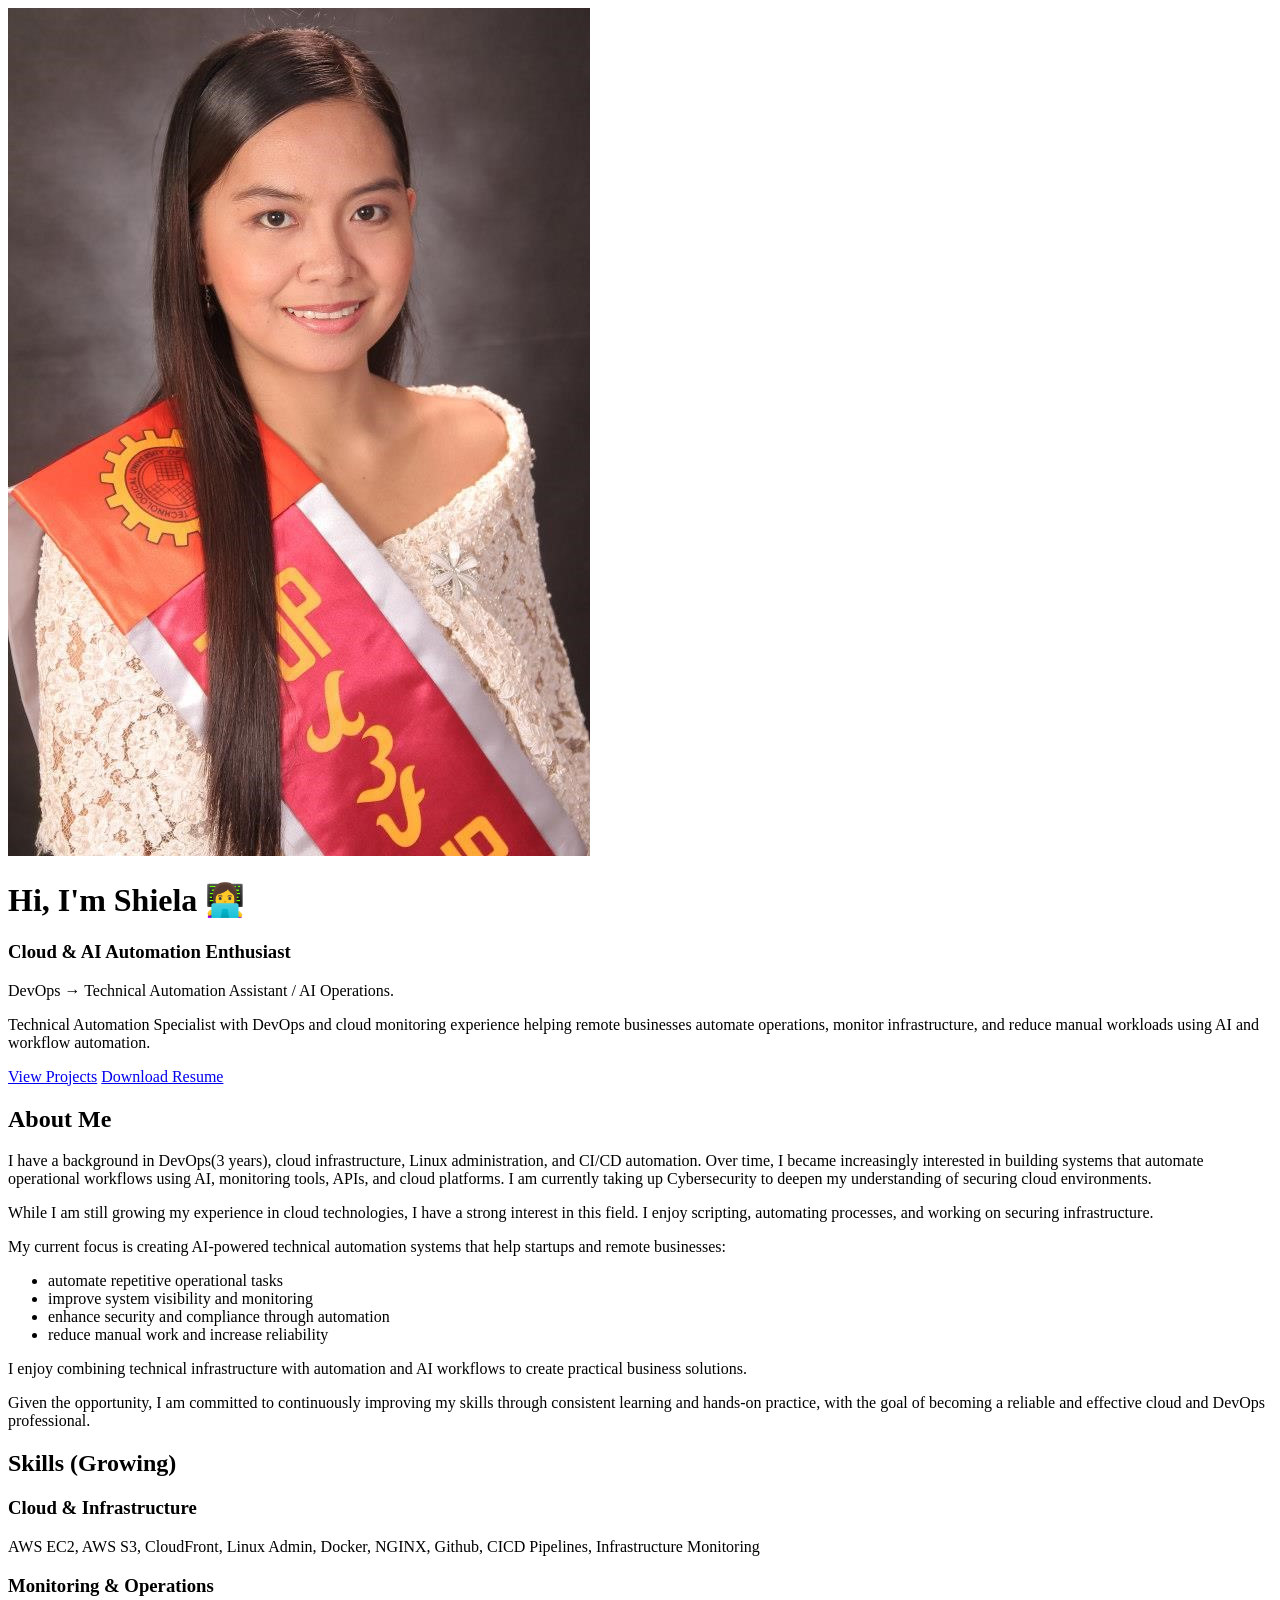
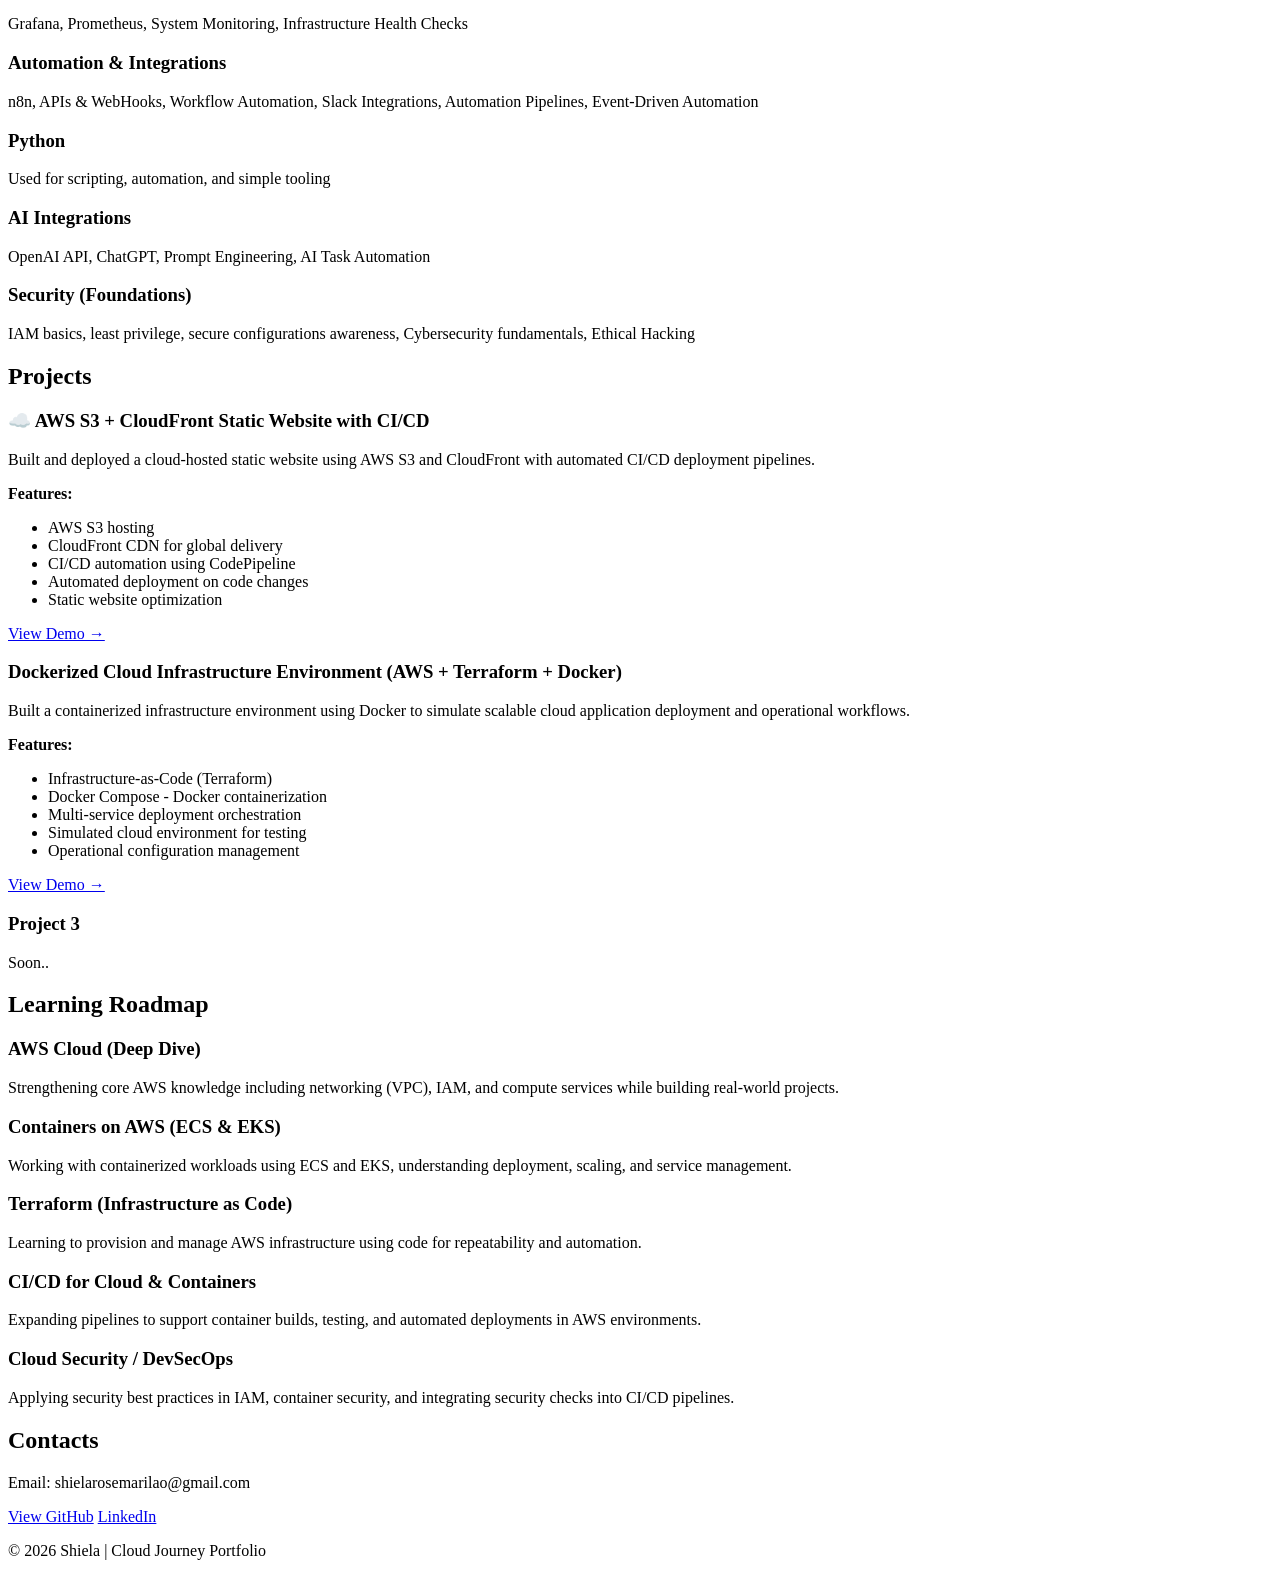
==== files/index.html @ eca04419 "add folders" ====
<!DOCTYPE html>
<html lang="en">
<head>
    <meta charset="UTF-8">
    <meta name="viewport" content="width=device-width, initial-scale=1.0">
    <title>Shiela | Cloud & DevOps</title>
    <link rel="stylesheet" href="styles.css">
</head>

<body>

    <!-- HERO -->
    <header>
        <div class="hero-container">

            <!-- PHOTO -->
            <div class="hero-image">
                <img src="images/profile.jpg" alt="Shiela Profile">
            </div>

            <!-- TEXT -->
            <div class="hero-text">
                <h1>Hi, I'm Shiela 👩‍💻</h1>
                <h3>Cloud & AI Automation Enthusiast</h3>
                <p class="role">
                    DevOps → Technical Automation Assistant / AI Operations.
                </p>

                <p class="hero-sub">
                    Technical Automation Specialist with DevOps and cloud monitoring experience 
                    helping remote businesses automate operations, monitor infrastructure, 
                    and reduce manual workloads using AI and workflow automation.
                </p>

                <div class="cta">
                    <a href="#projects" class="btn">View Projects</a>
                    <a href="resume.pdf" download class="btn-outline">Download Resume</a>
                </div>
            </div>

        </div>
    </header>

    <!-- ABOUT -->
    <section id="about" class="section">
        <h2>About Me</h2>

        <p>
            I have a background in DevOps(3 years), cloud infrastructure, Linux administration, 
            and CI/CD automation. Over time, I became increasingly interested in building systems 
            that automate operational workflows using AI, monitoring tools, APIs, and cloud platforms.
            I am currently taking up Cybersecurity to deepen my understanding of securing cloud environments.
        </p>

        <p>
            While I am still growing my experience in cloud technologies, I have a
            strong interest in this field. I enjoy scripting, automating processes,
            and working on securing infrastructure.
        </p>

        <p>
            My current focus is creating AI-powered technical automation systems that help startups and remote businesses:
            <ul>
                <li>automate repetitive operational tasks</li>
                <li>improve system visibility and monitoring</li>
                <li>enhance security and compliance through automation</li>
                <li>reduce manual work and increase reliability</li>
            </ul>
            I enjoy combining technical infrastructure with automation and AI workflows to create practical business solutions.
        </p>

        <p>
            Given the opportunity, I am committed to continuously improving my skills
            through consistent learning and hands-on practice, with the goal of becoming
            a reliable and effective cloud and DevOps professional.
        </p>

    </section>

    <!-- SKILLS -->
    <section id="skills" class="section">
        <h2>Skills (Growing)</h2>

        <div class="cards">
            <div class="card">
                <h3>Cloud & Infrastructure</h3>
                <p>AWS EC2, AWS S3, CloudFront, Linux Admin, Docker, NGINX, Github, CICD Pipelines, Infrastructure Monitoring</p>
            </div>

            <div class="card">
                <h3>Monitoring & Operations</h3>
                <p>Grafana, Prometheus, System Monitoring, Infrastructure Health Checks</p>
            </div>

            <div class="card">
                <h3>Automation & Integrations</h3>
                <p>n8n, APIs & WebHooks, Workflow Automation, Slack Integrations, Automation Pipelines, Event-Driven Automation</p>
            </div>

            <div class="card">
                <h3>Python</h3>
                <p>Used for scripting, automation, and simple tooling</p>
            </div>

            <div class="card">
                <h3>AI Integrations</h3>
                <p>OpenAI API, ChatGPT, Prompt Engineering, AI Task Automation</p>
            </div>

            <div class="card">
                <h3>Security (Foundations)</h3>
                <p>IAM basics, least privilege, secure configurations awareness, Cybersecurity fundamentals, Ethical Hacking</p>
            </div>
        </div>
    </section>

    <!-- PROJECTS -->
    <section id="projects" class="section">
        <h2>Projects</h2>

        <div class="cards">

            <!-- ⭐ FEATURED PROJECT -->
            <div class="card featured">
                <h3>☁️ AWS S3 + CloudFront Static Website with CI/CD</h3>
                <p>
                    Built and deployed a cloud-hosted static website using AWS S3 
                    and CloudFront with automated CI/CD deployment pipelines. 
                </p>

                <p><strong>Features:</strong></p>
                <ul>
                    <li>AWS S3 hosting</li>
                    <li>CloudFront CDN for global delivery</li>
                    <li>CI/CD automation using CodePipeline</li>
                    <li>Automated deployment on code changes</li>
                    <li>Static website optimization</li>
                </ul>

                <a href="cicd.html" class="btn">View Demo →</a>
            </div>

            <div class="card">
                <h3>Dockerized Cloud Infrastructure Environment (AWS + Terraform + Docker)</h3>
                <p>
                    Built a containerized infrastructure environment using Docker to simulate 
                    scalable cloud application deployment and operational workflows.
                </p>

                <p><strong>Features:</strong></p>
                <ul>
                    <li>Infrastructure-as-Code (Terraform)</li>
                    <li>Docker Compose - Docker containerization</li>
                    <li>Multi-service deployment orchestration</li>
                    <li>Simulated cloud environment for testing</li>
                    <li>Operational configuration management</li>
                </ul>

                <a href="hybrid-redmine.html" class="btn">View Demo →</a>
            </div>

            <div class="card">
                <h3>Project 3</h3>
                <p>Soon..</p>
            </div>

        </div>
    </section>

    <!-- ROADMAP -->
    <section id="roadmap" class="section hidden">
        <h2>Learning Roadmap</h2>

        <div class="cards">

            <div class="card">
                <h3>AWS Cloud (Deep Dive)</h3>
                <p>
                    Strengthening core AWS knowledge including networking (VPC),
                    IAM, and compute services while building real-world projects.
                </p>
            </div>

            <div class="card">
                <h3>Containers on AWS (ECS &amp; EKS)</h3>
                <p>
                    Working with containerized workloads using ECS and EKS,
                    understanding deployment, scaling, and service management.
                </p>
            </div>

            <div class="card">
                <h3>Terraform (Infrastructure as Code)</h3>
                <p>
                    Learning to provision and manage AWS infrastructure using code
                    for repeatability and automation.
                </p>
            </div>

            <div class="card">
                <h3>CI/CD for Cloud &amp; Containers</h3>
                <p>
                    Expanding pipelines to support container builds, testing,
                    and automated deployments in AWS environments.
                </p>
            </div>

            <div class="card">
                <h3>Cloud Security / DevSecOps</h3>
                <p>
                    Applying security best practices in IAM, container security,
                    and integrating security checks into CI/CD pipelines.
                </p>
            </div>

        </div>
    </section>

    <!-- CONTACT -->
    <section id="contact" class="section">
        <h2>Contacts</h2>
        <p>Email: shielarosemarilao@gmail.com</p>
        <a href="https://github.com/faithntech/aws-practical-hands-on" class="btn">View GitHub</a>
        <a href="https://linkedin.com/in/shielarosemarilao" class="btn-outline">LinkedIn</a>
    </section>

    <footer>
        <p>© 2026 Shiela | Cloud Journey Portfolio</p>
    </footer>

    <script src="script.js"></script>
</body>
</html>
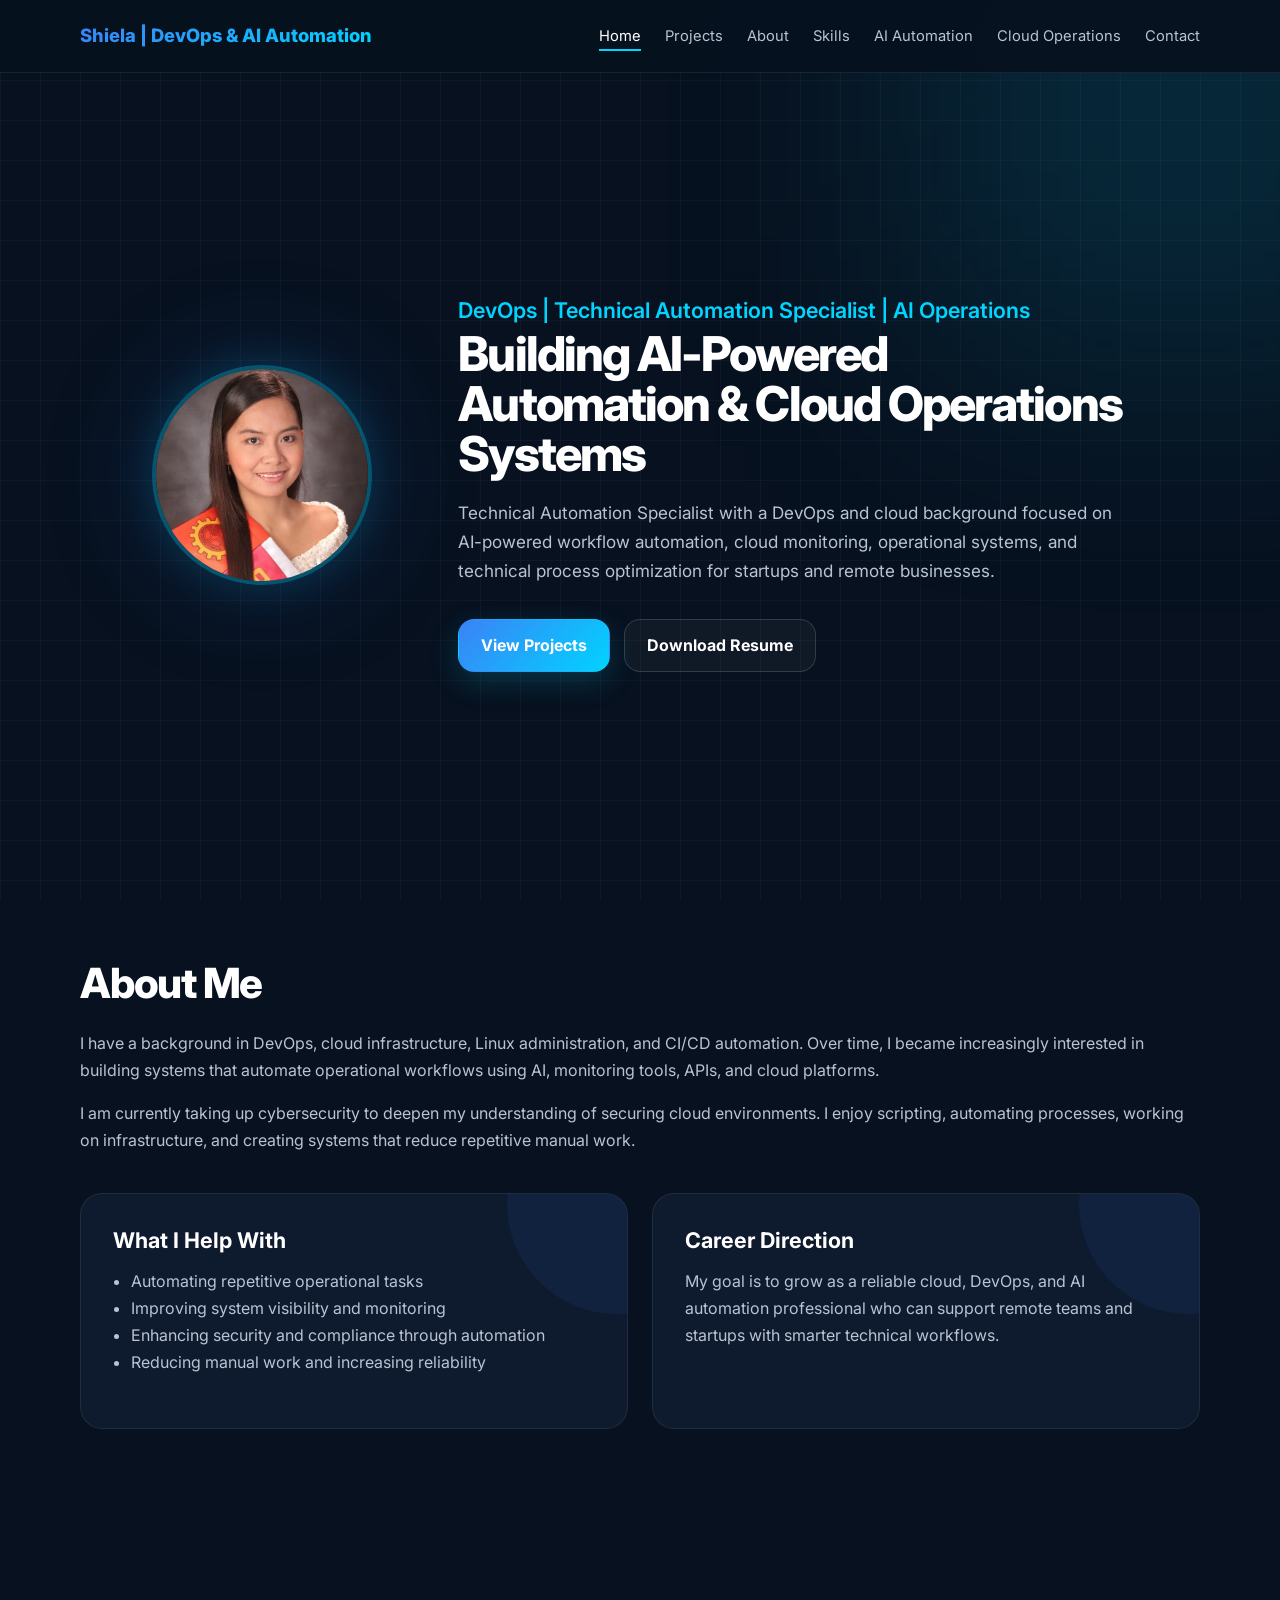
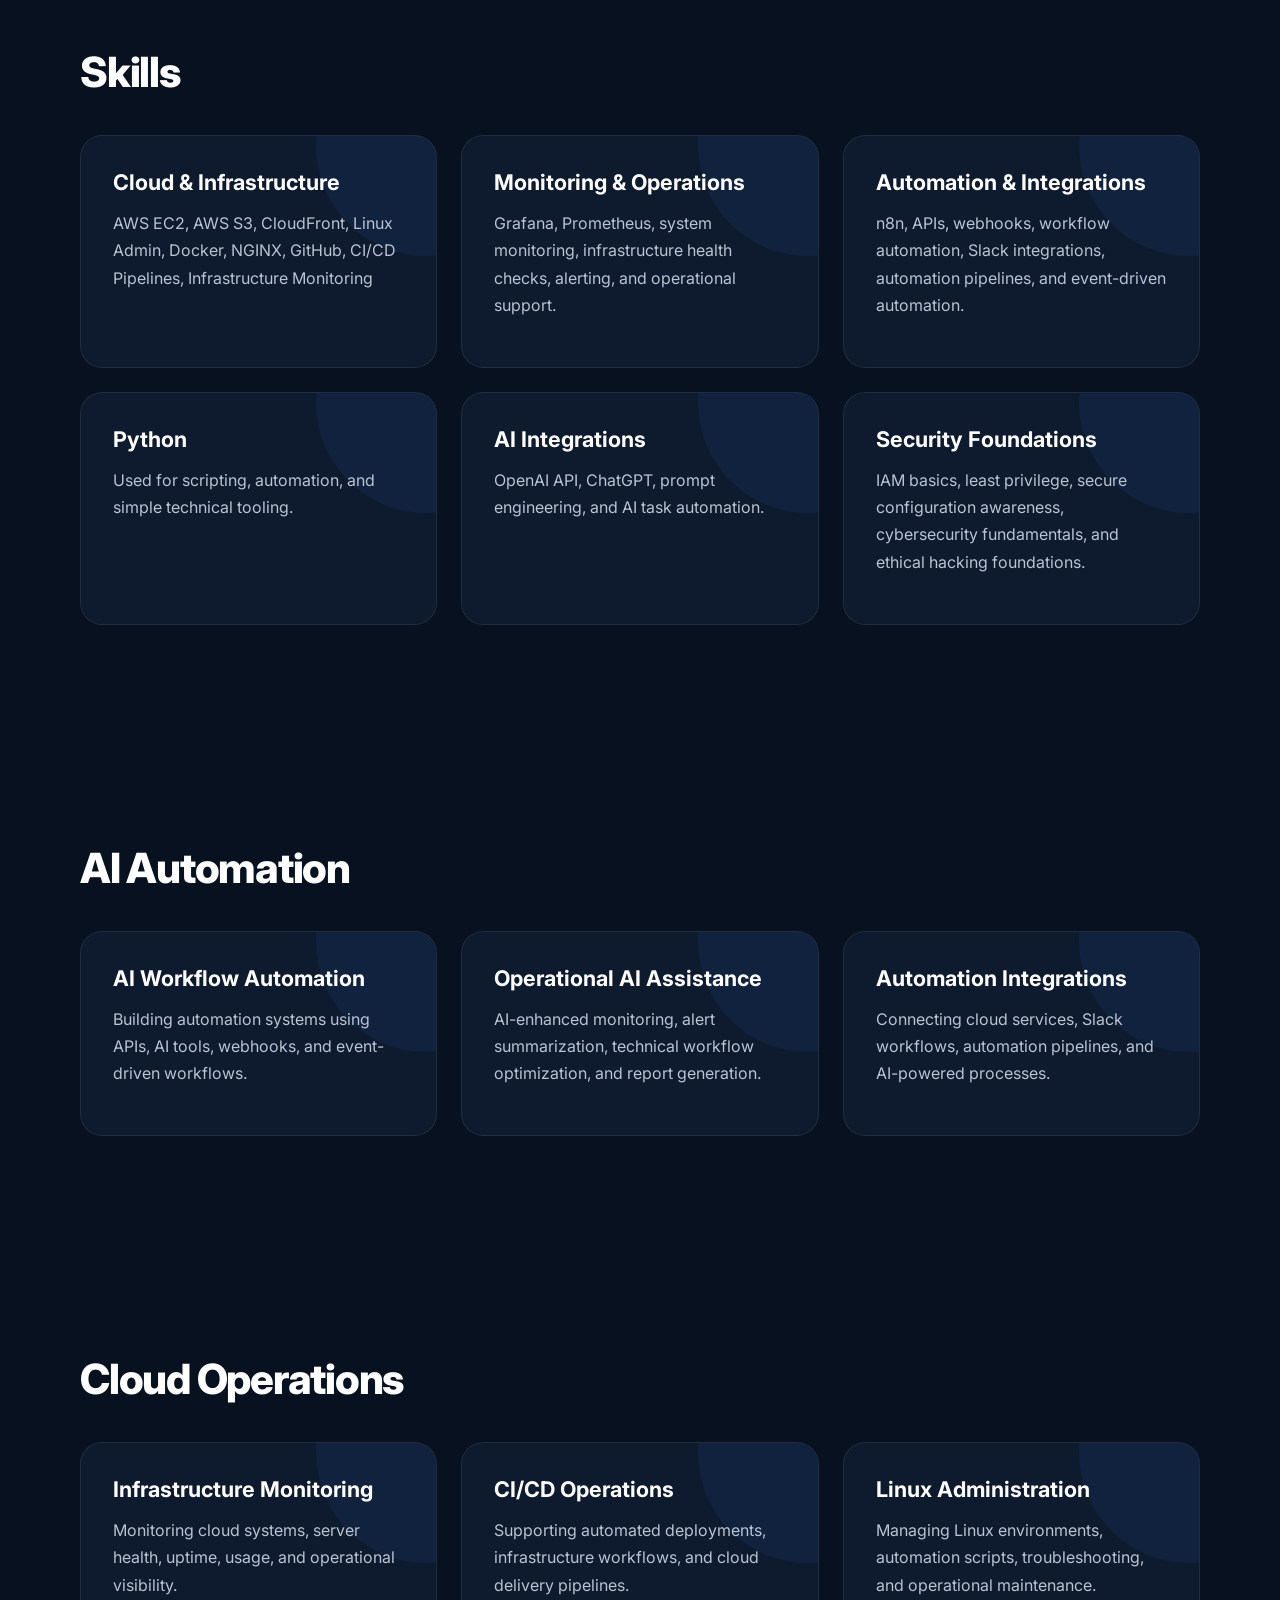
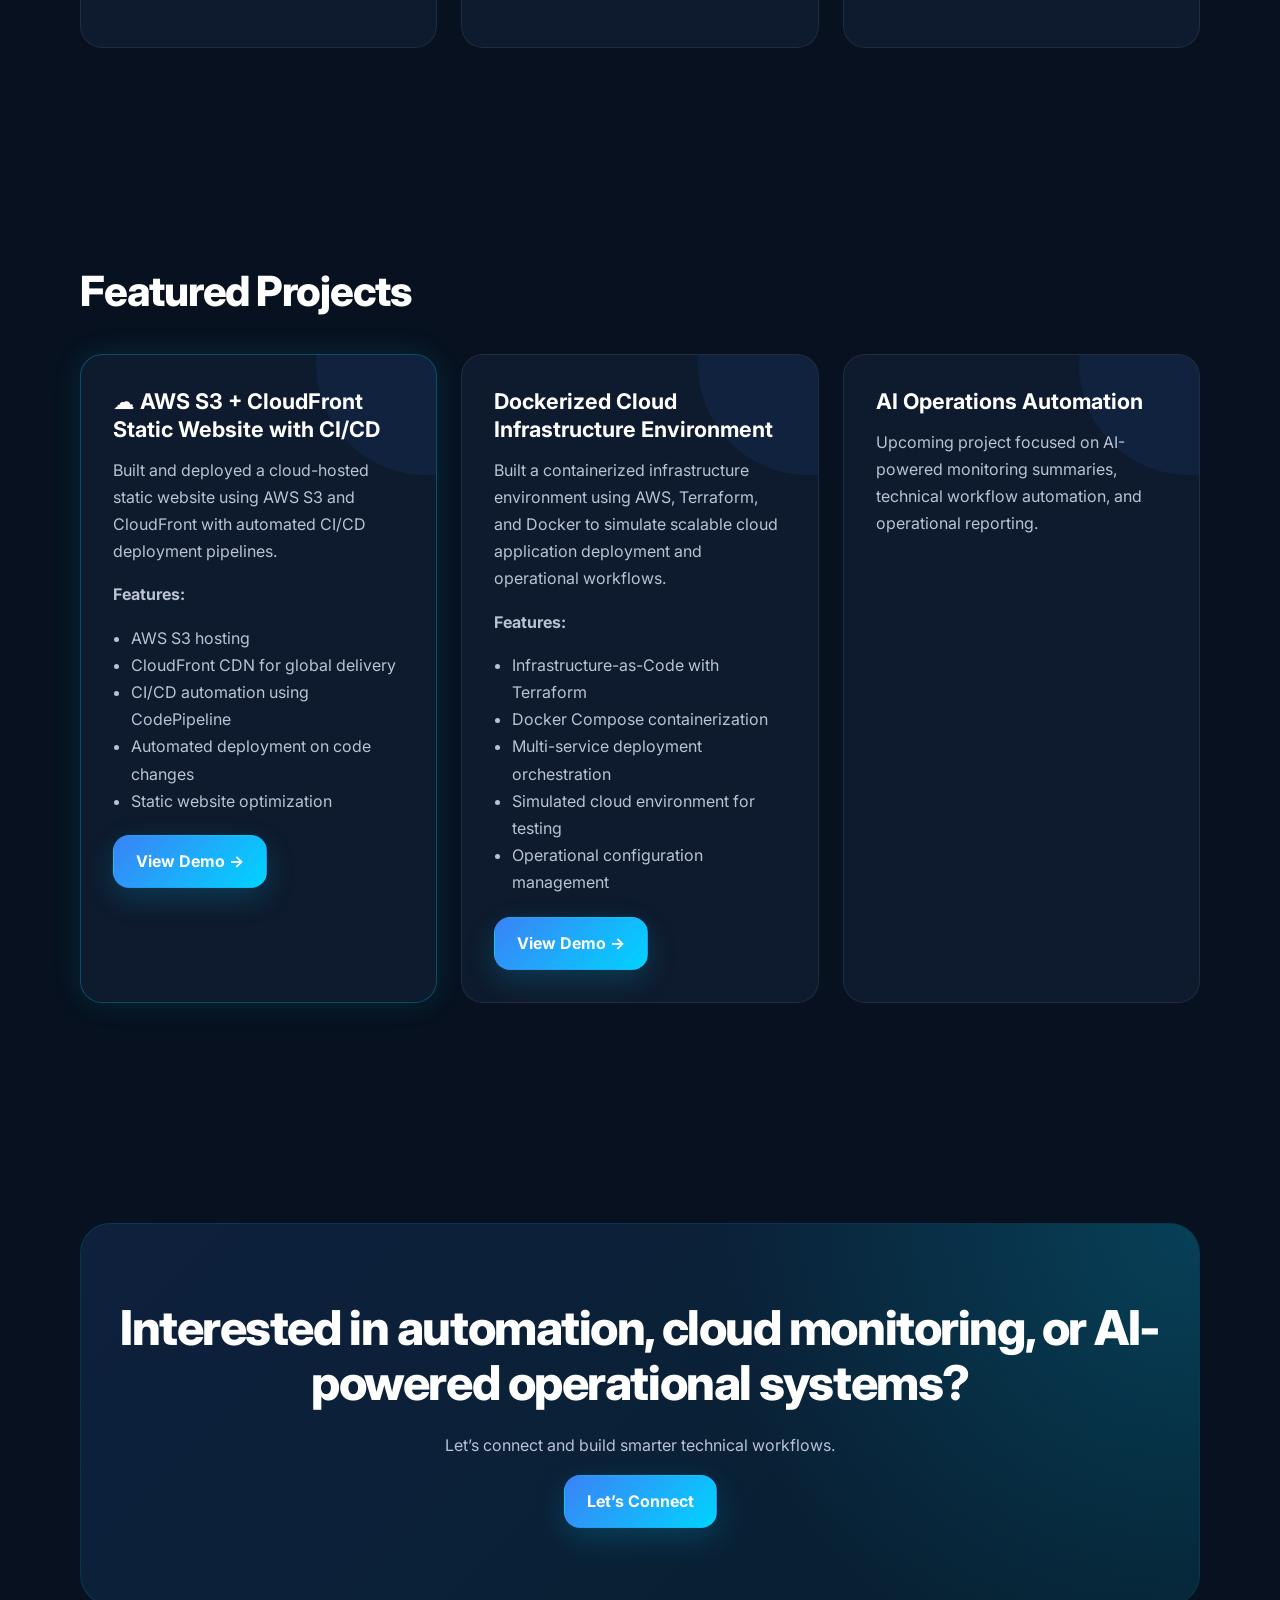
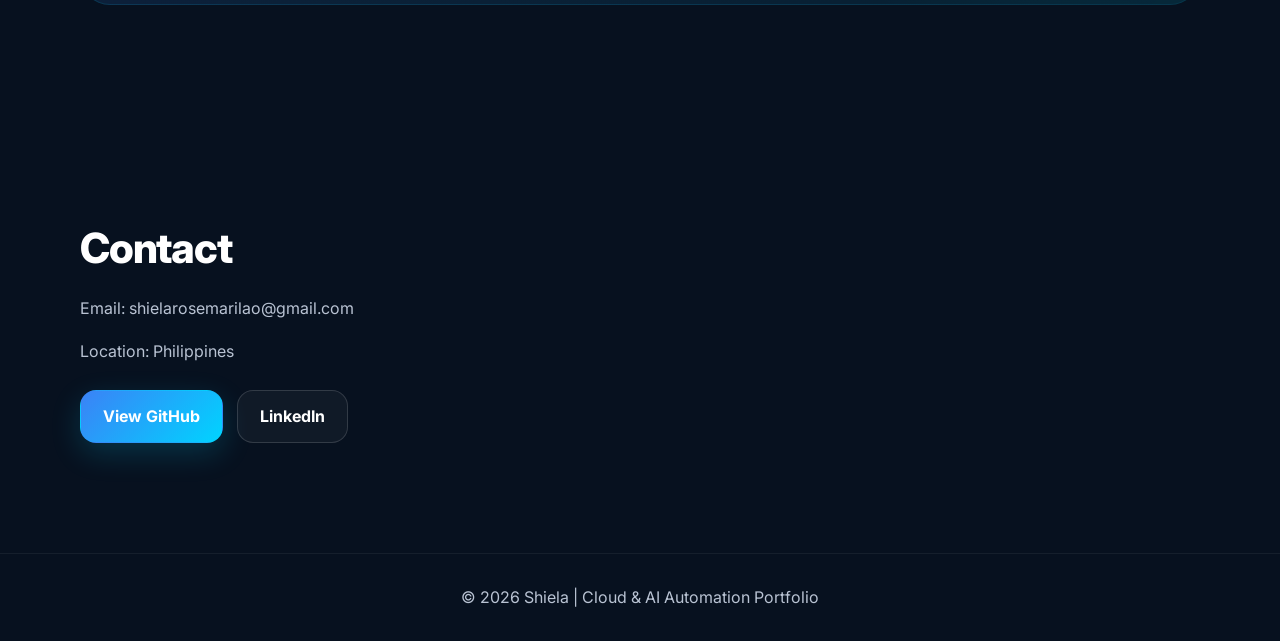
==== commit 206c0ed8: "update files" ====
--- a/files/index.html
+++ b/files/index.html
@@ -3,33 +3,47 @@
 <head>
     <meta charset="UTF-8">
     <meta name="viewport" content="width=device-width, initial-scale=1.0">
-    <title>Shiela | Cloud & DevOps</title>
+    <title>Shiela | Cloud & AI Automation</title>
+    <link rel="preconnect" href="https://fonts.googleapis.com">
+    <link rel="preconnect" href="https://fonts.gstatic.com" crossorigin>
+    <link href="https://fonts.googleapis.com/css2?family=Inter:wght@300;400;500;600;700;800&display=swap" rel="stylesheet">
     <link rel="stylesheet" href="styles.css">
 </head>
 
 <body>
+    <nav class="navbar">
+        <div class="nav-container">
+            <a class="logo" href="#home">Shiela | DevOps & AI Automation</a>
+
+            <ul class="nav-links">
+                <li><a href="#home">Home</a></li>
+                <li><a href="#projects">Projects</a></li>
+                <li><a href="#about">About</a></li>
+                <li><a href="#skills">Skills</a></li>
+                <li><a href="#automation">AI Automation</a></li>
+                <li><a href="#cloud">Cloud Operations</a></li>
+                <li><a href="#contact">Contact</a></li>
+            </ul>
+
+            <button id="menu-btn" aria-label="Open navigation menu" aria-expanded="false">☰</button>
+        </div>
+    </nav>
 
     <!-- HERO -->
-    <header>
-        <div class="hero-container">
-
-            <!-- PHOTO -->
+    <header id="home">
+        <div class="hero-container hidden">
             <div class="hero-image">
                 <img src="images/profile.jpg" alt="Shiela Profile">
             </div>
 
-            <!-- TEXT -->
             <div class="hero-text">
-                <h1>Hi, I'm Shiela 👩‍💻</h1>
-                <h3>Cloud & AI Automation Enthusiast</h3>
-                <p class="role">
-                    DevOps → Technical Automation Assistant / AI Operations.
-                </p>
+                <h3 class="role">DevOps | Technical Automation Specialist | AI Operations</h3>
+                <h1>Building AI-Powered Automation & Cloud Operations Systems</h1>
 
                 <p class="hero-sub">
-                    Technical Automation Specialist with DevOps and cloud monitoring experience 
-                    helping remote businesses automate operations, monitor infrastructure, 
-                    and reduce manual workloads using AI and workflow automation.
+                    Technical Automation Specialist with a DevOps and cloud background 
+                    focused on AI-powered workflow automation, cloud monitoring, operational systems, 
+                    and technical process optimization for startups and remote businesses.
                 </p>
 
                 <div class="cta">
@@ -37,95 +51,142 @@
                     <a href="resume.pdf" download class="btn-outline">Download Resume</a>
                 </div>
             </div>
-
         </div>
     </header>
 
+    
+
     <!-- ABOUT -->
-    <section id="about" class="section">
+    <section id="about" class="section hidden">
         <h2>About Me</h2>
 
         <p>
-            I have a background in DevOps(3 years), cloud infrastructure, Linux administration, 
-            and CI/CD automation. Over time, I became increasingly interested in building systems 
-            that automate operational workflows using AI, monitoring tools, APIs, and cloud platforms.
-            I am currently taking up Cybersecurity to deepen my understanding of securing cloud environments.
+            I have a background in DevOps, cloud infrastructure, Linux administration,
+            and CI/CD automation. Over time, I became increasingly interested in building
+            systems that automate operational workflows using AI, monitoring tools,
+            APIs, and cloud platforms.
         </p>
 
         <p>
-            While I am still growing my experience in cloud technologies, I have a
-            strong interest in this field. I enjoy scripting, automating processes,
-            and working on securing infrastructure.
+            I am currently taking up cybersecurity to deepen my understanding of securing cloud environments. I enjoy scripting, automating processes, working on infrastructure, and creating systems that reduce repetitive manual work.
         </p>
 
-        <p>
-            My current focus is creating AI-powered technical automation systems that help startups and remote businesses:
-            <ul>
-                <li>automate repetitive operational tasks</li>
-                <li>improve system visibility and monitoring</li>
-                <li>enhance security and compliance through automation</li>
-                <li>reduce manual work and increase reliability</li>
-            </ul>
-            I enjoy combining technical infrastructure with automation and AI workflows to create practical business solutions.
-        </p>
-
-        <p>
-            Given the opportunity, I am committed to continuously improving my skills
-            through consistent learning and hands-on practice, with the goal of becoming
-            a reliable and effective cloud and DevOps professional.
-        </p>
-
+        <div class="cards">
+            <div class="card">
+                <h3>What I Help With</h3>
+                <ul>
+                    <li>Automating repetitive operational tasks</li>
+                    <li>Improving system visibility and monitoring</li>
+                    <li>Enhancing security and compliance through automation</li>
+                    <li>Reducing manual work and increasing reliability</li>
+                </ul>
+            </div>
+
+            <div class="card">
+                <h3>Career Direction</h3>
+                <p>
+                    My goal is to grow as a reliable cloud, DevOps, 
+                    and AI automation professional who can support remote teams 
+                    and startups with smarter technical workflows.
+                </p>
+            </div>
+        </div>
     </section>
 
     <!-- SKILLS -->
-    <section id="skills" class="section">
-        <h2>Skills (Growing)</h2>
+    <section id="skills" class="section hidden">
+        <h2>Skills</h2>
 
         <div class="cards">
             <div class="card">
                 <h3>Cloud & Infrastructure</h3>
-                <p>AWS EC2, AWS S3, CloudFront, Linux Admin, Docker, NGINX, Github, CICD Pipelines, Infrastructure Monitoring</p>
+                <p>AWS EC2, AWS S3, CloudFront, Linux Admin, Docker, NGINX, GitHub, CI/CD Pipelines, Infrastructure Monitoring</p>
             </div>
 
             <div class="card">
                 <h3>Monitoring & Operations</h3>
-                <p>Grafana, Prometheus, System Monitoring, Infrastructure Health Checks</p>
+                <p>Grafana, Prometheus, system monitoring, infrastructure health checks, alerting, and operational support.</p>
             </div>
 
             <div class="card">
                 <h3>Automation & Integrations</h3>
-                <p>n8n, APIs & WebHooks, Workflow Automation, Slack Integrations, Automation Pipelines, Event-Driven Automation</p>
+                <p>n8n, APIs, webhooks, workflow automation, Slack integrations, automation pipelines, and event-driven automation.</p>
             </div>
 
             <div class="card">
                 <h3>Python</h3>
-                <p>Used for scripting, automation, and simple tooling</p>
+                <p>Used for scripting, automation, and simple technical tooling.</p>
             </div>
 
             <div class="card">
                 <h3>AI Integrations</h3>
-                <p>OpenAI API, ChatGPT, Prompt Engineering, AI Task Automation</p>
-            </div>
-
-            <div class="card">
-                <h3>Security (Foundations)</h3>
-                <p>IAM basics, least privilege, secure configurations awareness, Cybersecurity fundamentals, Ethical Hacking</p>
+                <p>OpenAI API, ChatGPT, prompt engineering, and AI task automation.</p>
+            </div>
+
+            <div class="card">
+                <h3>Security Foundations</h3>
+                <p>IAM basics, least privilege, secure configuration awareness, cybersecurity fundamentals, and ethical hacking foundations.</p>
+            </div>
+        </div>
+    </section>
+
+    
+
+    
+
+    <!-- AI AUTOMATION -->
+    <section id="automation" class="section hidden">
+        <h2>AI Automation</h2>
+
+        <div class="cards">
+            <div class="card">
+                <h3>AI Workflow Automation</h3>
+                <p>Building automation systems using APIs, AI tools, webhooks, and event-driven workflows.</p>
+            </div>
+
+            <div class="card">
+                <h3>Operational AI Assistance</h3>
+                <p>AI-enhanced monitoring, alert summarization, technical workflow optimization, and report generation.</p>
+            </div>
+
+            <div class="card">
+                <h3>Automation Integrations</h3>
+                <p>Connecting cloud services, Slack workflows, automation pipelines, and AI-powered processes.</p>
+            </div>
+        </div>
+    </section>
+
+    <!-- CLOUD OPERATIONS -->
+    <section id="cloud" class="section hidden">
+        <h2>Cloud Operations</h2>
+
+        <div class="cards">
+            <div class="card">
+                <h3>Infrastructure Monitoring</h3>
+                <p>Monitoring cloud systems, server health, uptime, usage, and operational visibility.</p>
+            </div>
+
+            <div class="card">
+                <h3>CI/CD Operations</h3>
+                <p>Supporting automated deployments, infrastructure workflows, and cloud delivery pipelines.</p>
+            </div>
+
+            <div class="card">
+                <h3>Linux Administration</h3>
+                <p>Managing Linux environments, automation scripts, troubleshooting, and operational maintenance.</p>
             </div>
         </div>
     </section>
 
     <!-- PROJECTS -->
     <section id="projects" class="section">
-        <h2>Projects</h2>
-
-        <div class="cards">
-
-            <!-- ⭐ FEATURED PROJECT -->
+        <h2>Featured Projects</h2>
+
+        <div class="cards">
             <div class="card featured">
                 <h3>☁️ AWS S3 + CloudFront Static Website with CI/CD</h3>
                 <p>
-                    Built and deployed a cloud-hosted static website using AWS S3 
-                    and CloudFront with automated CI/CD deployment pipelines. 
+                    Built and deployed a cloud-hosted static website using AWS S3 and CloudFront with automated CI/CD deployment pipelines.
                 </p>
 
                 <p><strong>Features:</strong></p>
@@ -141,16 +202,15 @@
             </div>
 
             <div class="card">
-                <h3>Dockerized Cloud Infrastructure Environment (AWS + Terraform + Docker)</h3>
-                <p>
-                    Built a containerized infrastructure environment using Docker to simulate 
-                    scalable cloud application deployment and operational workflows.
+                <h3>Dockerized Cloud Infrastructure Environment</h3>
+                <p>
+                    Built a containerized infrastructure environment using AWS, Terraform, and Docker to simulate scalable cloud application deployment and operational workflows.
                 </p>
 
                 <p><strong>Features:</strong></p>
                 <ul>
-                    <li>Infrastructure-as-Code (Terraform)</li>
-                    <li>Docker Compose - Docker containerization</li>
+                    <li>Infrastructure-as-Code with Terraform</li>
+                    <li>Docker Compose containerization</li>
                     <li>Multi-service deployment orchestration</li>
                     <li>Simulated cloud environment for testing</li>
                     <li>Operational configuration management</li>
@@ -160,72 +220,37 @@
             </div>
 
             <div class="card">
-                <h3>Project 3</h3>
-                <p>Soon..</p>
-            </div>
-
-        </div>
-    </section>
-
-    <!-- ROADMAP -->
-    <section id="roadmap" class="section hidden">
-        <h2>Learning Roadmap</h2>
-
-        <div class="cards">
-
-            <div class="card">
-                <h3>AWS Cloud (Deep Dive)</h3>
-                <p>
-                    Strengthening core AWS knowledge including networking (VPC),
-                    IAM, and compute services while building real-world projects.
-                </p>
-            </div>
-
-            <div class="card">
-                <h3>Containers on AWS (ECS &amp; EKS)</h3>
-                <p>
-                    Working with containerized workloads using ECS and EKS,
-                    understanding deployment, scaling, and service management.
-                </p>
-            </div>
-
-            <div class="card">
-                <h3>Terraform (Infrastructure as Code)</h3>
-                <p>
-                    Learning to provision and manage AWS infrastructure using code
-                    for repeatability and automation.
-                </p>
-            </div>
-
-            <div class="card">
-                <h3>CI/CD for Cloud &amp; Containers</h3>
-                <p>
-                    Expanding pipelines to support container builds, testing,
-                    and automated deployments in AWS environments.
-                </p>
-            </div>
-
-            <div class="card">
-                <h3>Cloud Security / DevSecOps</h3>
-                <p>
-                    Applying security best practices in IAM, container security,
-                    and integrating security checks into CI/CD pipelines.
-                </p>
-            </div>
-
+                <h3>AI Operations Automation</h3>
+                <p>
+                    Upcoming project focused on AI-powered monitoring summaries, technical workflow automation, and operational reporting.
+                </p>
+            </div>
+        </div>
+    </section>
+
+    <!-- CTA -->
+    <section class="section hidden">
+        <div class="cta-section">
+            <h2>Interested in automation, cloud monitoring, or AI-powered operational systems?</h2>
+            <p>Let’s connect and build smarter technical workflows.</p>
+            <a href="#contact" class="btn">Let’s Connect</a>
         </div>
     </section>
 
     <!-- CONTACT -->
-    <section id="contact" class="section">
-        <h2>Contacts</h2>
+    <section id="contact" class="section hidden">
+        <h2>Contact</h2>
         <p>Email: shielarosemarilao@gmail.com</p>
-        <a href="https://github.com/faithntech/aws-practical-hands-on" class="btn">View GitHub</a>
-        <a href="https://linkedin.com/in/shielarosemarilao" class="btn-outline">LinkedIn</a>
+        <p>Location: Philippines</p>
+
+        <div class="contact-actions">
+            <a href="https://github.com/faithntech/aws-practical-hands-on" class="btn">View GitHub</a>
+            <a href="https://linkedin.com/in/shielarosemarilao" class="btn-outline">LinkedIn</a>
+        </div>
     </section>
 
     <footer>
-        <p>© 2026 Shiela | Cloud Journey Portfolio</p>
+        <p>© 2026 Shiela | Cloud & AI Automation Portfolio</p>
     </footer>
 
     <script src="script.js"></script>
--- a/files/styles.css
+++ b/files/styles.css
@@ -0,0 +1,682 @@
+/* =========================================
+   RESPONSIVE DEVOPS / CLOUD / AI PORTFOLIO
+========================================= */
+
+:root {
+    --bg-primary: #07111f;
+    --bg-secondary: #101c2f;
+    --bg-card: rgba(16, 28, 47, 0.92);
+    --text-primary: #ffffff;
+    --text-secondary: #b9c3d3;
+    --accent-primary: #3b82f6;
+    --accent-secondary: #00d4ff;
+    --border: rgba(255,255,255,0.08);
+    --radius: 22px;
+    --gradient: linear-gradient(135deg, #3b82f6, #00d4ff);
+    --container: min(1120px, calc(100% - 40px));
+}
+
+* {
+    margin: 0;
+    padding: 0;
+    box-sizing: border-box;
+}
+
+html {
+    scroll-behavior: smooth;
+    /* slightly smaller scroll offset to match reduced header height */
+    scroll-padding-top: 80px;
+}
+
+body {
+    font-family: Inter, system-ui, -apple-system, BlinkMacSystemFont, "Segoe UI", sans-serif;
+    background: var(--bg-primary);
+    color: var(--text-primary);
+    line-height: 1.7;
+    overflow-x: hidden;
+    min-width: 320px;
+}
+
+body::before {
+    content: "";
+    position: fixed;
+    inset: 0;
+    background-image:
+        linear-gradient(rgba(255,255,255,0.03) 1px, transparent 1px),
+        linear-gradient(90deg, rgba(255,255,255,0.03) 1px, transparent 1px);
+    background-size: 40px 40px;
+    pointer-events: none;
+    z-index: -1;
+}
+
+img, iframe, video {
+    max-width: 100%;
+}
+
+img {
+    height: auto;
+    display: block;
+}
+
+/* =========================================
+   NAVIGATION
+========================================= */
+
+.navbar {
+    position: fixed;
+    top: 0;
+    left: 0;
+    width: 100%;
+    z-index: 999;
+    background: rgba(7,17,31,0.94);
+    backdrop-filter: blur(14px);
+    border-bottom: 1px solid var(--border);
+}
+
+.nav-container {
+    width: var(--container);
+    margin: 0 auto;
+    min-height: 72px;
+    display: flex;
+    align-items: center;
+    justify-content: space-between;
+    gap: 20px;
+}
+
+.logo {
+    font-size: clamp(0.9rem, 2vw, 1.15rem);
+    font-weight: 800;
+    white-space: nowrap;
+    background: var(--gradient);
+    -webkit-background-clip: text;
+    -webkit-text-fill-color: transparent;
+}
+
+.nav-links {
+    list-style: none;
+    display: flex;
+    align-items: center;
+    gap: clamp(12px, 2vw, 24px);
+}
+
+.nav-links a {
+    color: var(--text-secondary);
+    text-decoration: none;
+    font-size: 0.92rem;
+    transition: 0.25s ease;
+    position: relative;
+}
+
+.nav-links a:hover,
+.nav-links a.active {
+    color: #ffffff;
+}
+
+.nav-links a::after {
+    content: "";
+    position: absolute;
+    left: 0;
+    bottom: -6px;
+    width: 0;
+    height: 2px;
+    background: var(--accent-secondary);
+    transition: 0.25s ease;
+}
+
+.nav-links a:hover::after,
+.nav-links a.active::after {
+    width: 100%;
+}
+
+#menu-btn {
+    display: none;
+    border: 1px solid var(--border);
+    background: rgba(255,255,255,0.04);
+    color: #fff;
+    border-radius: 12px;
+    padding: 8px 12px;
+    font-size: 1.2rem;
+    cursor: pointer;
+}
+
+/* =========================================
+   HERO / HEADERS
+========================================= */
+
+header {
+    position: relative;
+    min-height: 100svh;
+    display: flex;
+    align-items: center;
+    justify-content: center;
+    /* reduced top and bottom padding to tighten vertical spacing */
+    padding: 110px 20px 60px;
+    overflow: hidden;
+}
+
+header::before,
+.demo-header::before {
+    content: "";
+    position: absolute;
+    width: 520px;
+    height: 520px;
+    background: rgba(0,212,255,0.12);
+    filter: blur(130px);
+    top: -160px;
+    right: -160px;
+    pointer-events: none;
+}
+
+.hero-container {
+    width: var(--container);
+    display: grid;
+    grid-template-columns: minmax(160px, 240px) minmax(0, 680px);
+    align-items: center;
+    justify-content: center;
+    gap: clamp(32px, 6vw, 80px);
+    position: relative;
+    z-index: 2;
+}
+
+.hero-image {
+    display: flex;
+    justify-content: center;
+    align-items: center;
+}
+
+.hero-image img {
+    display: block;
+
+    width: clamp(150px, 22vw, 220px);
+    aspect-ratio: 1 / 1;
+
+    object-fit: cover;
+    object-position: center 5%;
+
+    border-radius: 50%;
+
+    border: 4px solid rgba(0,212,255,0.35);
+
+    box-shadow:
+        0 0 45px rgba(0,212,255,0.16),
+        0 0 120px rgba(59,130,246,0.18);
+}
+
+.hero-text h1,
+.demo-header h1 {
+    font-size: clamp(2rem, 4vw, 3rem);
+    line-height: 1.05;
+    font-weight: 800;
+    letter-spacing: -0.04em;
+    overflow-wrap: anywhere;
+}
+
+.hero-text h3 {
+    color: var(--accent-secondary);
+    font-size: clamp(1.05rem, 2.4vw, 1.35rem);
+    margin-top: 14px;
+}
+
+.role {
+    color: var(--accent-primary);
+    font-weight: 600;
+    margin-top: 8px;
+}
+
+.hero-sub,
+.demo-subtitle {
+    color: var(--text-secondary);
+    margin-top: 18px;
+    font-size: clamp(0.98rem, 2vw, 1.07rem);
+}
+
+.demo-header {
+    min-height: auto;
+    text-align: center;
+    padding: 145px 20px 80px;
+}
+
+.demo-header > * {
+    position: relative;
+    z-index: 2;
+}
+
+.demo-subtitle {
+    max-width: 820px;
+    margin-left: auto;
+    margin-right: auto;
+}
+
+/* =========================================
+   BUTTONS
+========================================= */
+
+.cta, .button-row {
+    display: flex;
+    align-items: center;
+    gap: 14px;
+    flex-wrap: wrap;
+    margin-top: 34px;
+}
+
+.btn,
+.btn-outline {
+    display: inline-flex;
+    align-items: center;
+    justify-content: center;
+    min-height: 48px;
+    padding: 12px 22px;
+    border-radius: 16px;
+    text-decoration: none;
+    font-weight: 700;
+    transition: 0.3s ease;
+    position: relative;
+    z-index: 3;
+    text-align: center;
+}
+
+.btn {
+    background: var(--gradient);
+    color: #fff;
+    border: 1px solid transparent;
+    box-shadow: 0 10px 30px rgba(0,212,255,0.18);
+}
+
+.btn:hover,
+.btn-outline:hover {
+    transform: translateY(-4px);
+}
+
+.btn-outline {
+    border: 1px solid rgba(255,255,255,0.14);
+    color: #fff;
+    background: rgba(255,255,255,0.04);
+}
+
+.btn-outline:hover {
+    background: rgba(255,255,255,0.08);
+}
+
+/* =========================================
+   SECTIONS
+========================================= */
+
+.section {
+    width: var(--container);
+    margin: 0 auto;
+    padding: clamp(70px, 10vw, 110px) 0;
+}
+
+.section h2 {
+    font-size: clamp(1.8rem, 5vw, 2.6rem);
+    line-height: 1.15;
+    font-weight: 800;
+    letter-spacing: -0.03em;
+    margin-bottom: 22px;
+}
+
+.section p {
+    color: var(--text-secondary);
+    margin-bottom: 16px;
+}
+
+.section ul {
+    color: var(--text-secondary);
+    margin: 16px 0 0 1.2rem;
+}
+
+/* Reduce the vertical gap between the header and the About section specifically */
+#about {
+    /* responsive smaller top padding to tighten the header->about gap */
+    padding-top: clamp(32px, 6vw, 60px);
+}
+
+/* =========================================
+   CARDS / GRIDS
+========================================= */
+
+.cards {
+    display: grid;
+    grid-template-columns: repeat(auto-fit, minmax(min(100%, 280px), 1fr));
+    gap: 24px;
+    margin-top: 38px;
+}
+
+.card {
+    background: var(--bg-card);
+    border: 1px solid var(--border);
+    border-radius: var(--radius);
+    padding: clamp(22px, 4vw, 32px);
+    position: relative;
+    overflow: hidden;
+    transition: 0.35s ease;
+    min-width: 0;
+}
+
+.card::before {
+    content: "";
+    position: absolute;
+    width: 220px;
+    height: 220px;
+    border-radius: 50%;
+    background: rgba(59,130,246,0.08);
+    top: -100px;
+    right: -100px;
+    transition: 0.4s ease;
+    pointer-events: none;
+}
+
+.card:hover {
+    transform: translateY(-8px);
+    border-color: rgba(0,212,255,0.3);
+    box-shadow: 0 18px 45px rgba(0,0,0,0.45);
+}
+
+.card:hover::before {
+    transform: scale(1.2);
+}
+
+.card h3 {
+    font-size: clamp(1.1rem, 2.5vw, 1.35rem);
+    line-height: 1.3;
+    margin-bottom: 14px;
+    position: relative;
+    z-index: 2;
+    overflow-wrap: anywhere;
+}
+
+.card p,
+.card li,
+.card a {
+    position: relative;
+    z-index: 2;
+}
+
+.card ul {
+    padding-left: 18px;
+    margin: 14px 0 20px;
+}
+
+.featured {
+    border-color: rgba(0,212,255,0.28);
+    box-shadow: 0 0 30px rgba(0,212,255,0.12);
+}
+
+/* =========================================
+   TECH STACK / IMAGES / VIDEOS
+========================================= */
+
+.tech-stack {
+    margin-top: 22px;
+    display: flex;
+    justify-content: center;
+    gap: 10px;
+    flex-wrap: wrap;
+}
+
+.tech-stack span {
+    display: inline-flex;
+    padding: 8px 14px;
+    border-radius: 999px;
+    border: 1px solid rgba(255,255,255,0.08);
+    background: rgba(255,255,255,0.04);
+    color: var(--accent-secondary);
+    font-size: 0.9rem;
+}
+
+.architecture-card {
+    text-align: center;
+}
+
+.architecture-img {
+    width: min(100%, 900px);
+    margin: 0 auto;
+    border-radius: 18px;
+    border: 1px solid var(--border);
+    box-shadow: 0 10px 35px rgba(0,0,0,0.35);
+}
+
+.video-grid {
+    display: grid;
+    grid-template-columns: repeat(auto-fit, minmax(min(100%, 320px), 1fr));
+    gap: 24px;
+    margin-top: 38px;
+}
+
+.video-frame,
+.video-wrapper.single {
+    background: var(--bg-secondary);
+    border: 1px solid var(--border);
+    border-radius: var(--radius);
+    padding: 14px;
+    transition: 0.3s ease;
+    min-width: 0;
+}
+
+.video-wrapper.single {
+    max-width: 900px;
+    margin: 0 auto;
+}
+
+.video-frame:hover,
+.video-wrapper.single:hover {
+    transform: translateY(-6px);
+    border-color: rgba(0,212,255,0.25);
+}
+
+.video-frame iframe,
+.video-wrapper.single iframe {
+    width: 100%;
+    aspect-ratio: 16 / 9;
+    height: auto;
+    border: 0;
+    border-radius: 14px;
+    display: block;
+}
+
+.video-caption {
+    text-align: center;
+    margin-top: 12px;
+    color: var(--text-secondary);
+    font-size: 0.95rem;
+}
+
+/* =========================================
+   CTA / CONTACT / FOOTER
+========================================= */
+
+.cta-section {
+    padding: clamp(42px, 8vw, 76px) clamp(20px, 5vw, 36px);
+    text-align: center;
+    border-radius: 30px;
+    background: linear-gradient(135deg, rgba(59,130,246,0.14), rgba(0,212,255,0.08));
+    border: 1px solid rgba(0,212,255,0.12);
+    position: relative;
+    overflow: hidden;
+}
+
+.cta-section::before {
+    content: "";
+    position: absolute;
+    inset: 0;
+    background: radial-gradient(circle at top right, rgba(0,212,255,0.18), transparent 42%);
+    pointer-events: none;
+}
+
+.cta-section > * {
+    position: relative;
+    z-index: 2;
+}
+
+.cta-section h2 {
+    font-size: clamp(1.8rem, 5vw, 3rem);
+}
+
+.contact-actions {
+    display: flex;
+    align-items: center;
+    gap: 14px;
+    flex-wrap: wrap;
+    margin-top: 24px;
+}
+
+footer {
+    text-align: center;
+    padding: 30px 20px;
+    border-top: 1px solid rgba(255,255,255,0.06);
+    color: var(--text-secondary);
+}
+
+/* =========================================
+   ANIMATION
+========================================= */
+
+.hidden {
+    opacity: 0;
+    transform: translateY(34px);
+    transition: opacity 0.8s ease, transform 0.8s ease;
+}
+
+.show {
+    opacity: 1;
+    transform: translateY(0);
+}
+
+/* =========================================
+   RESPONSIVE BREAKPOINTS
+========================================= */
+
+@media (max-width: 1024px) {
+    .nav-links {
+        gap: 14px;
+    }
+
+    .nav-links a {
+        font-size: 0.85rem;
+    }
+}
+
+@media (max-width: 900px) {
+    :root {
+        --container: min(100% - 32px, 760px);
+    }
+
+    #menu-btn {
+        display: inline-flex;
+        align-items: center;
+        justify-content: center;
+    }
+
+    .nav-links {
+        position: absolute;
+        top: 82px;
+        right: 16px;
+        width: min(280px, calc(100vw - 32px));
+        display: none;
+        flex-direction: column;
+        align-items: flex-start;
+        gap: 0;
+        background: rgba(7,17,31,0.98);
+        border: 1px solid var(--border);
+        border-radius: 20px;
+        padding: 12px;
+        box-shadow: 0 18px 50px rgba(0,0,0,0.45);
+    }
+
+    .nav-links.active {
+        display: flex;
+    }
+
+    .nav-links li,
+    .nav-links a {
+        width: 100%;
+    }
+
+    .nav-links a {
+        display: block;
+        padding: 11px 12px;
+        font-size: 0.95rem;
+    }
+
+    .nav-links a::after {
+        display: none;
+    }
+
+    header {
+        min-height: auto;
+        padding-top: 120px;
+        text-align: center;
+    }
+
+    .hero-container {
+        grid-template-columns: 1fr;
+        justify-items: center;
+        gap: 32px;
+    }
+
+    .hero-text {
+        max-width: 680px;
+    }
+
+    .cta,
+    .button-row,
+    .contact-actions {
+        justify-content: center;
+    }
+
+    .demo-header {
+        padding-top: 120px;
+    }
+}
+
+@media (max-width: 560px) {
+    :root {
+        --container: min(100% - 24px, 520px);
+    }
+
+    .nav-container {
+        min-height: 66px;
+    }
+
+    .logo {
+        max-width: 230px;
+        white-space: normal;
+        line-height: 1.2;
+    }
+
+    header {
+        padding: 110px 12px 64px;
+    }
+
+    .demo-header {
+        padding: 105px 12px 58px;
+    }
+
+    .hero-image img {
+        width: 145px;
+    }
+
+    .cta,
+    .button-row,
+    .contact-actions {
+        flex-direction: column;
+        align-items: stretch;
+    }
+
+    .btn,
+    .btn-outline {
+        width: 100%;
+    }
+
+    .cards,
+    .video-grid {
+        gap: 18px;
+        margin-top: 28px;
+    }
+
+    .card,
+    .video-frame,
+    .video-wrapper.single {
+        border-radius: 18px;
+    }
+}
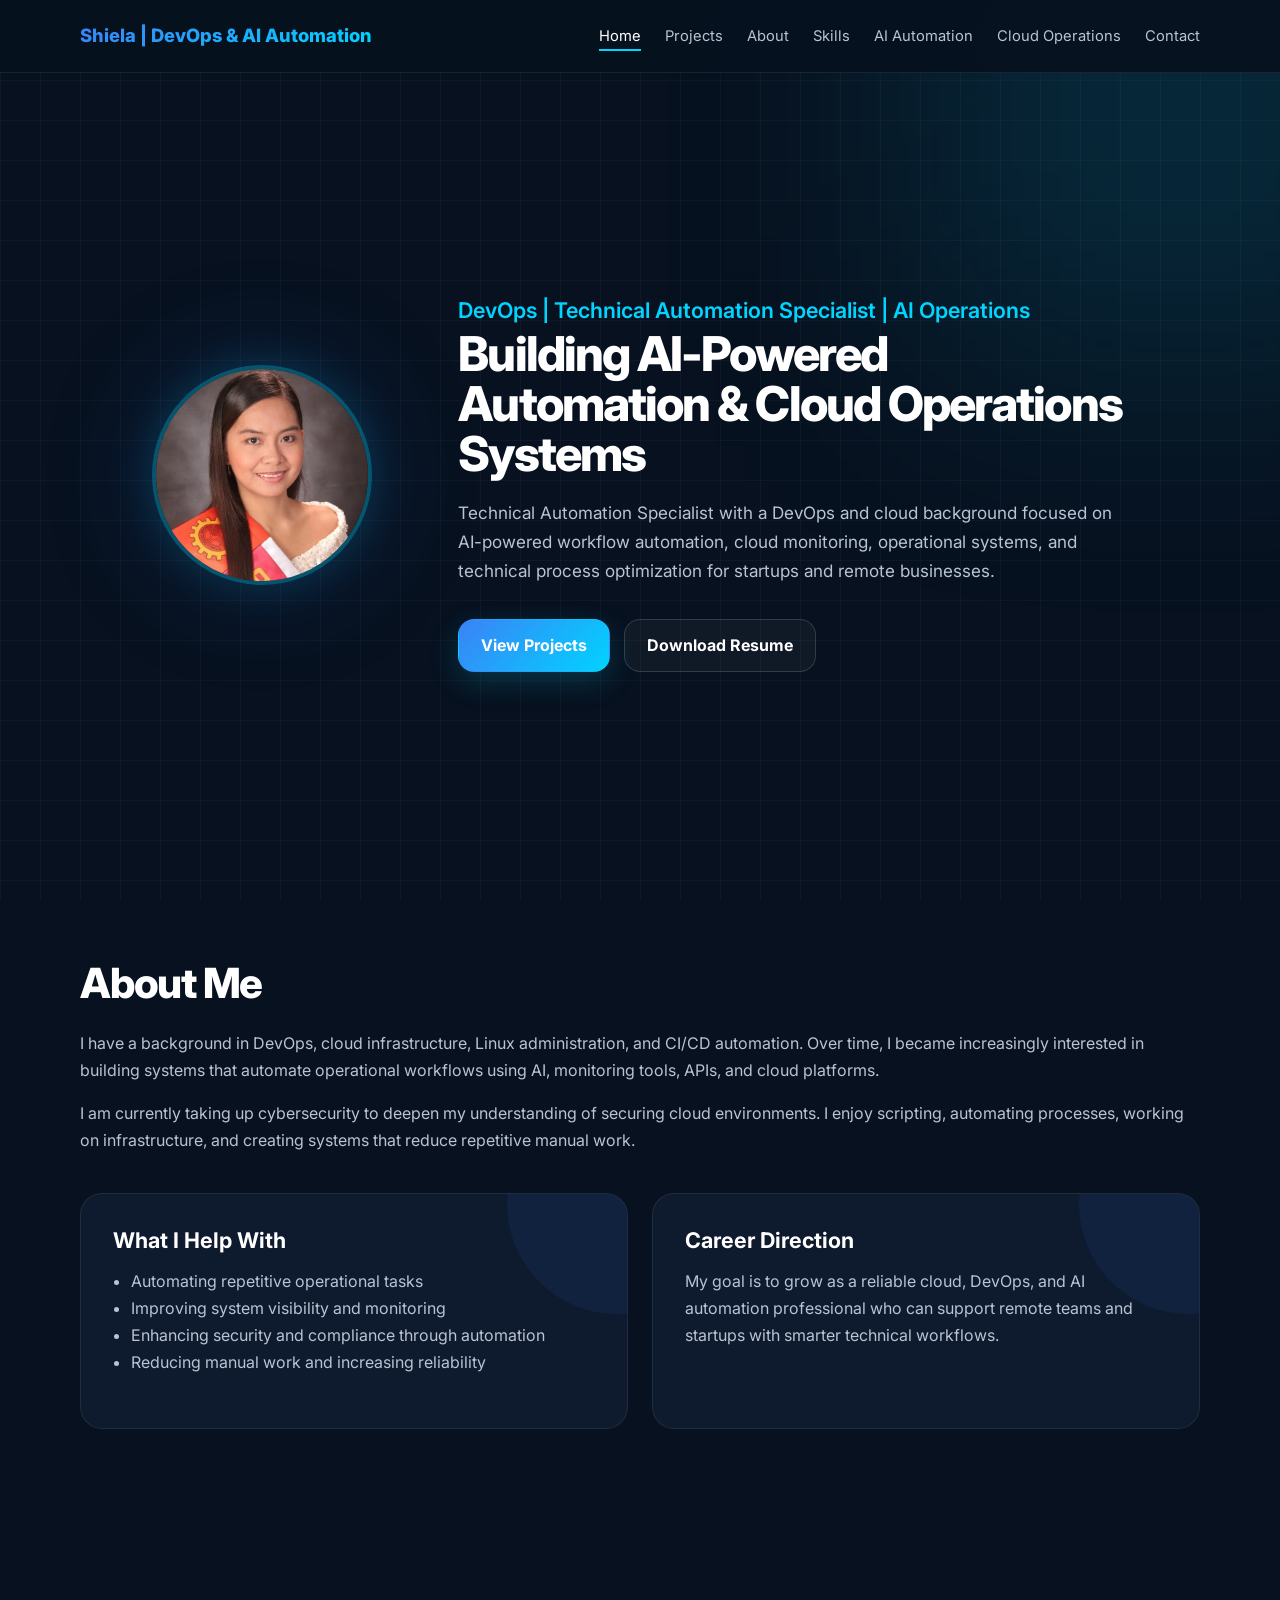
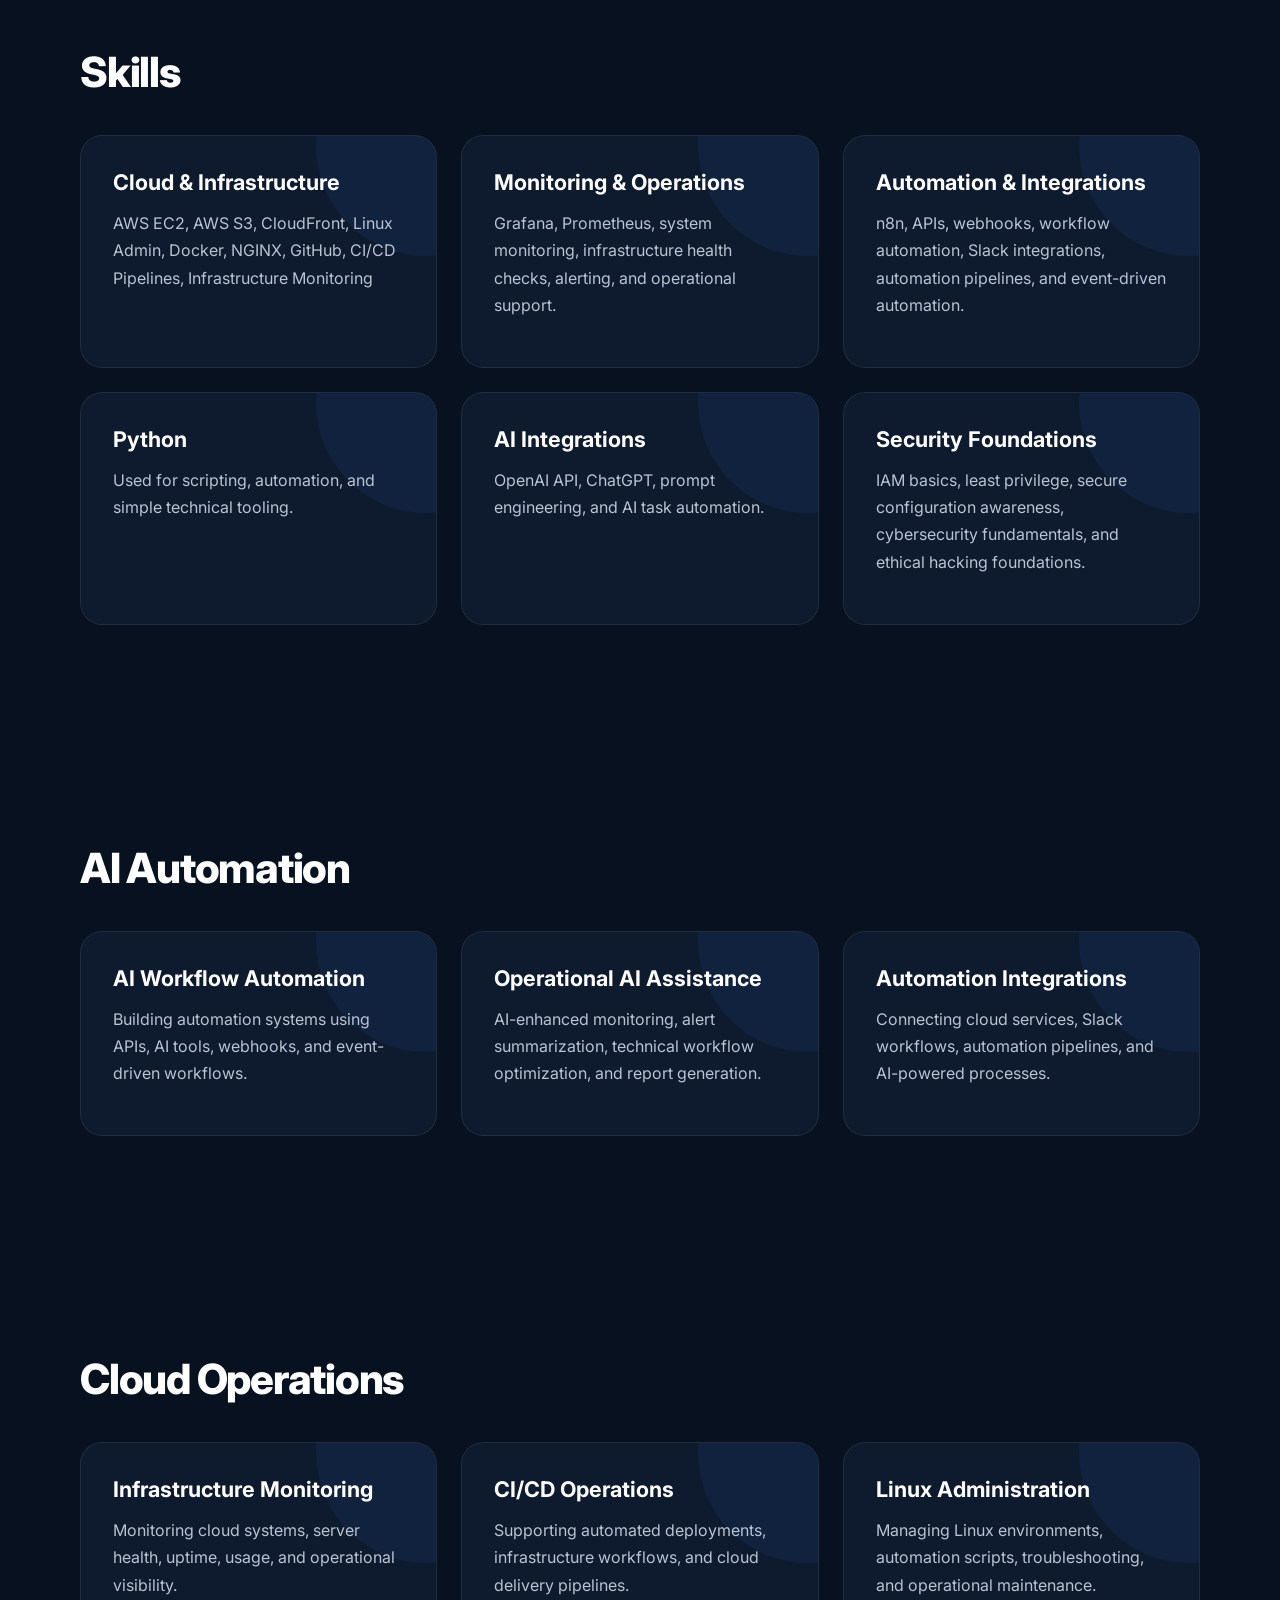
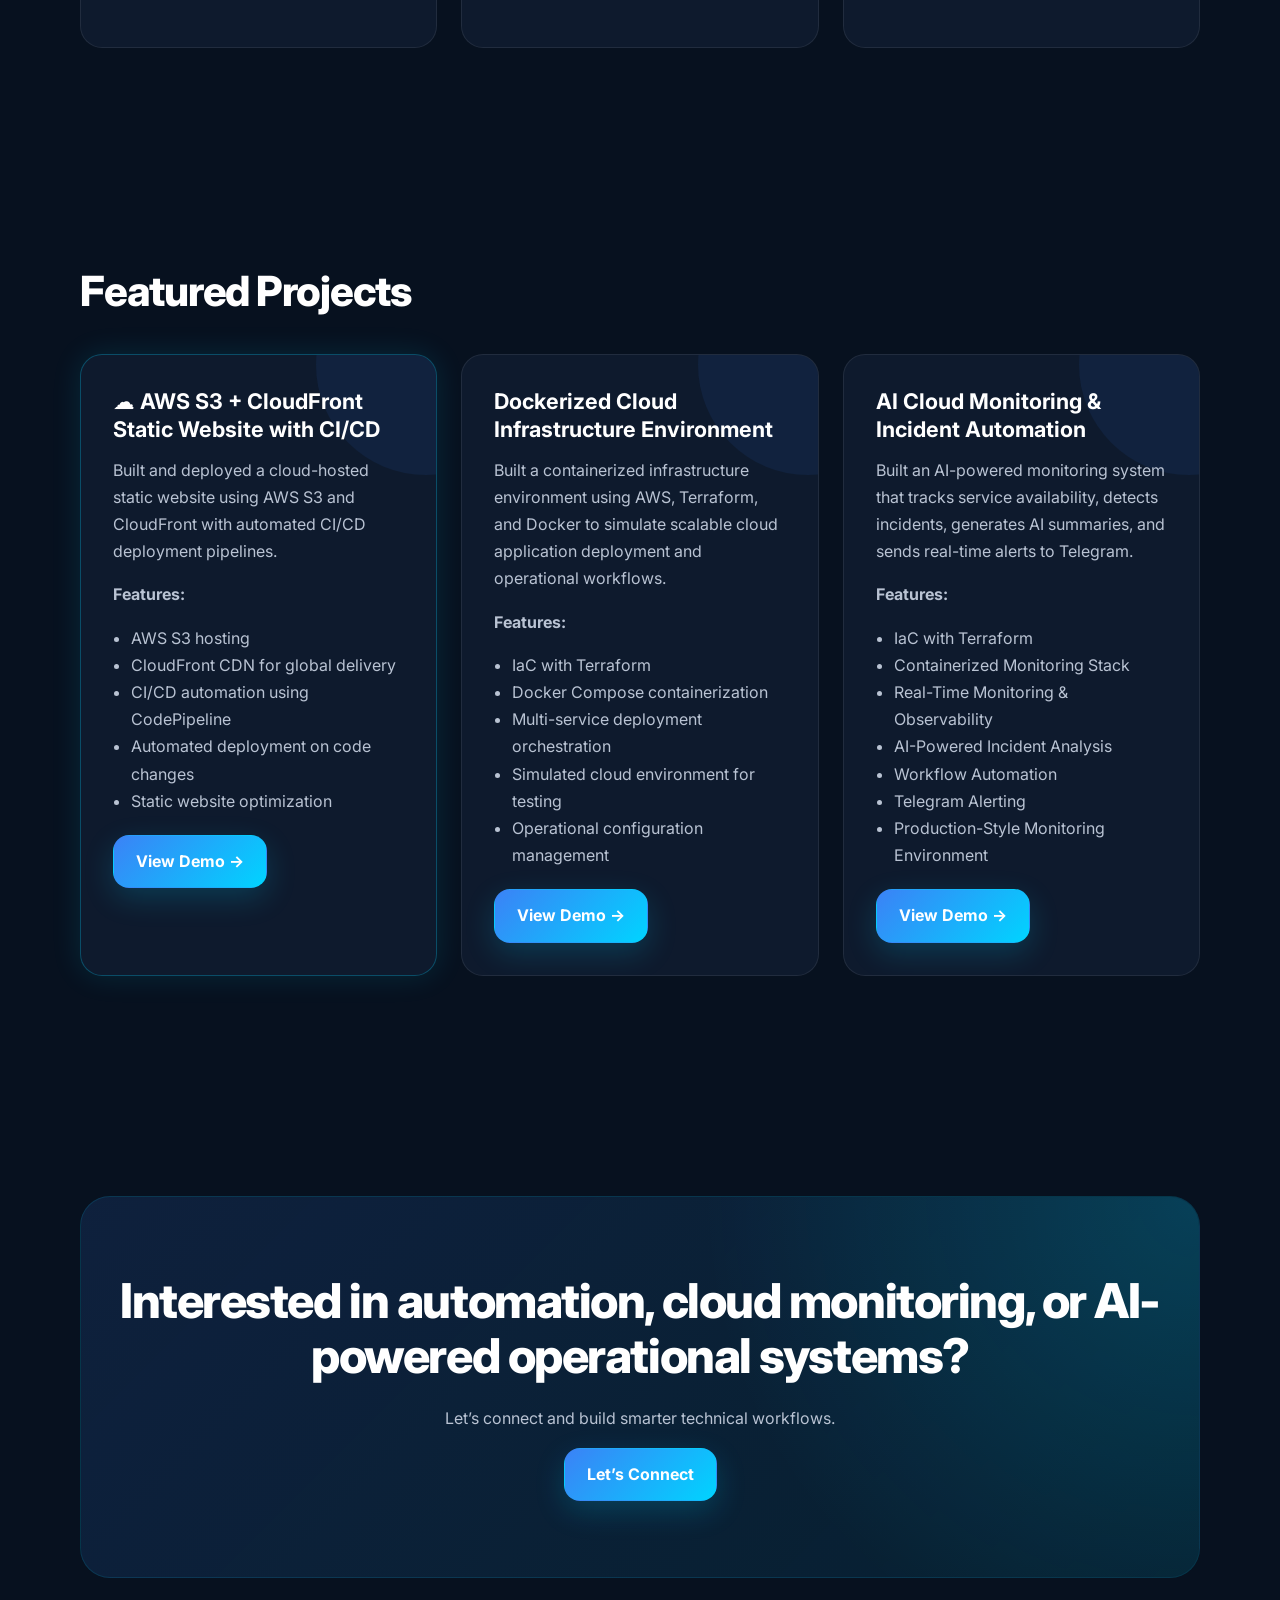
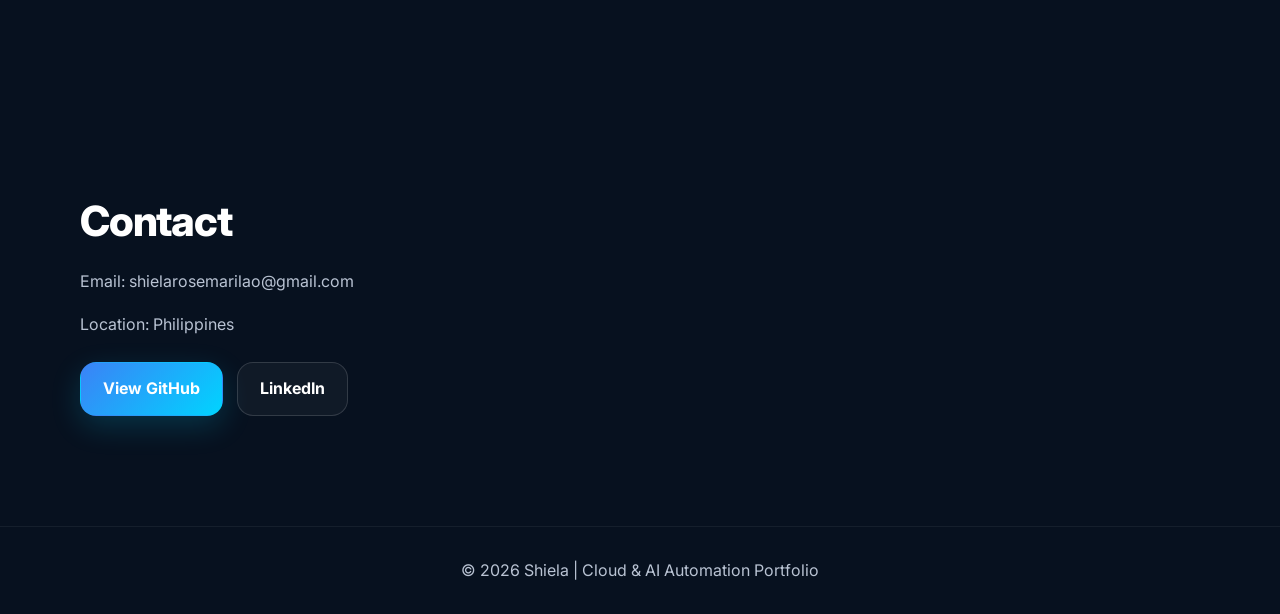
==== commit c18ae9b7: "add cloud monitoring project" ====
--- a/files/index.html
+++ b/files/index.html
@@ -209,7 +209,7 @@
 
                 <p><strong>Features:</strong></p>
                 <ul>
-                    <li>Infrastructure-as-Code with Terraform</li>
+                    <li>IaC with Terraform</li>
                     <li>Docker Compose containerization</li>
                     <li>Multi-service deployment orchestration</li>
                     <li>Simulated cloud environment for testing</li>
@@ -220,10 +220,24 @@
             </div>
 
             <div class="card">
-                <h3>AI Operations Automation</h3>
-                <p>
-                    Upcoming project focused on AI-powered monitoring summaries, technical workflow automation, and operational reporting.
-                </p>
+                <h3>AI Cloud Monitoring & Incident Automation</h3>
+                <p>
+                    Built an AI-powered monitoring system that tracks service availability, 
+                    detects incidents, generates AI summaries, and sends real-time alerts to Telegram.
+                </p>
+
+                <p><strong>Features:</strong></p>
+                <ul>
+                    <li>IaC with Terraform</li>
+                    <li>Containerized Monitoring Stack</li>
+                    <li>Real-Time Monitoring & Observability</li>
+                    <li>AI-Powered Incident Analysis</li>
+                    <li>Workflow Automation</li>
+                    <li>Telegram Alerting</li>
+                    <li>Production-Style Monitoring Environment</li>
+                </ul>
+
+                <a href="cloud-monitoring.html" class="btn">View Demo →</a>
             </div>
         </div>
     </section>
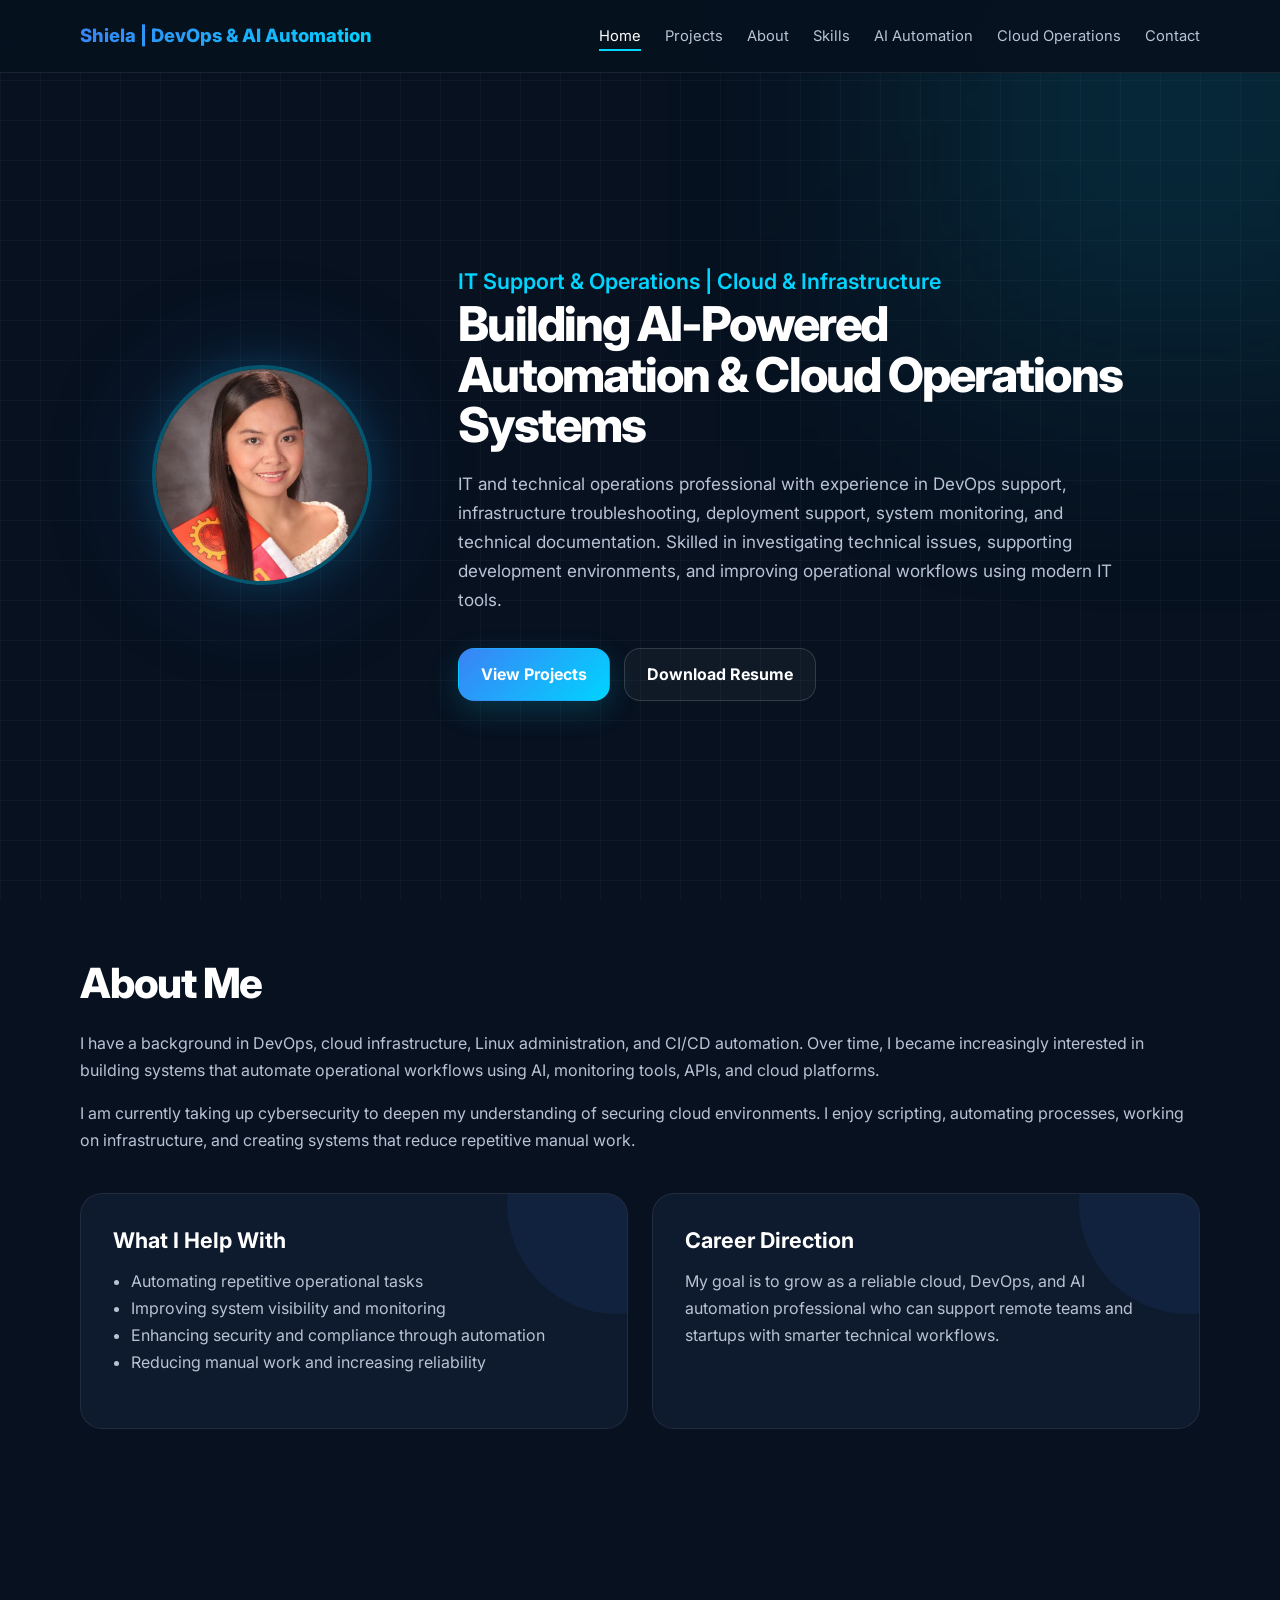
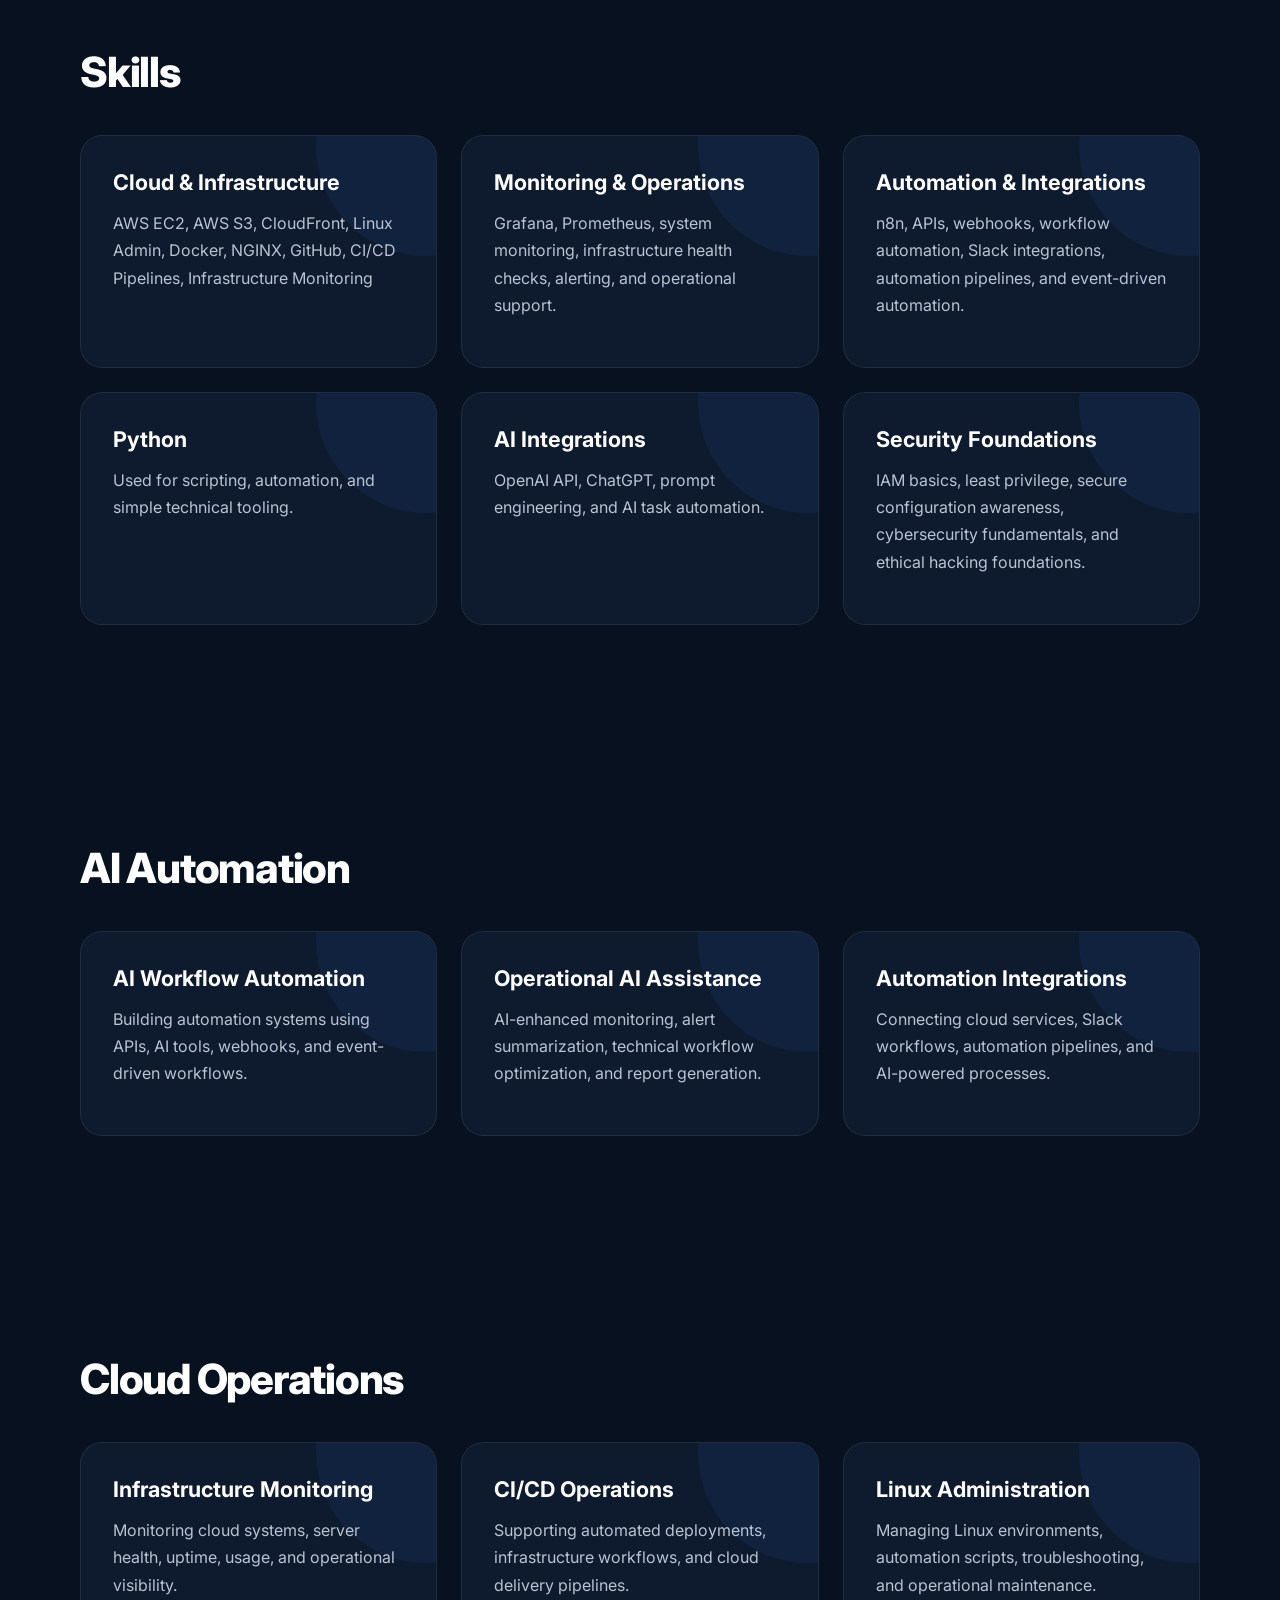
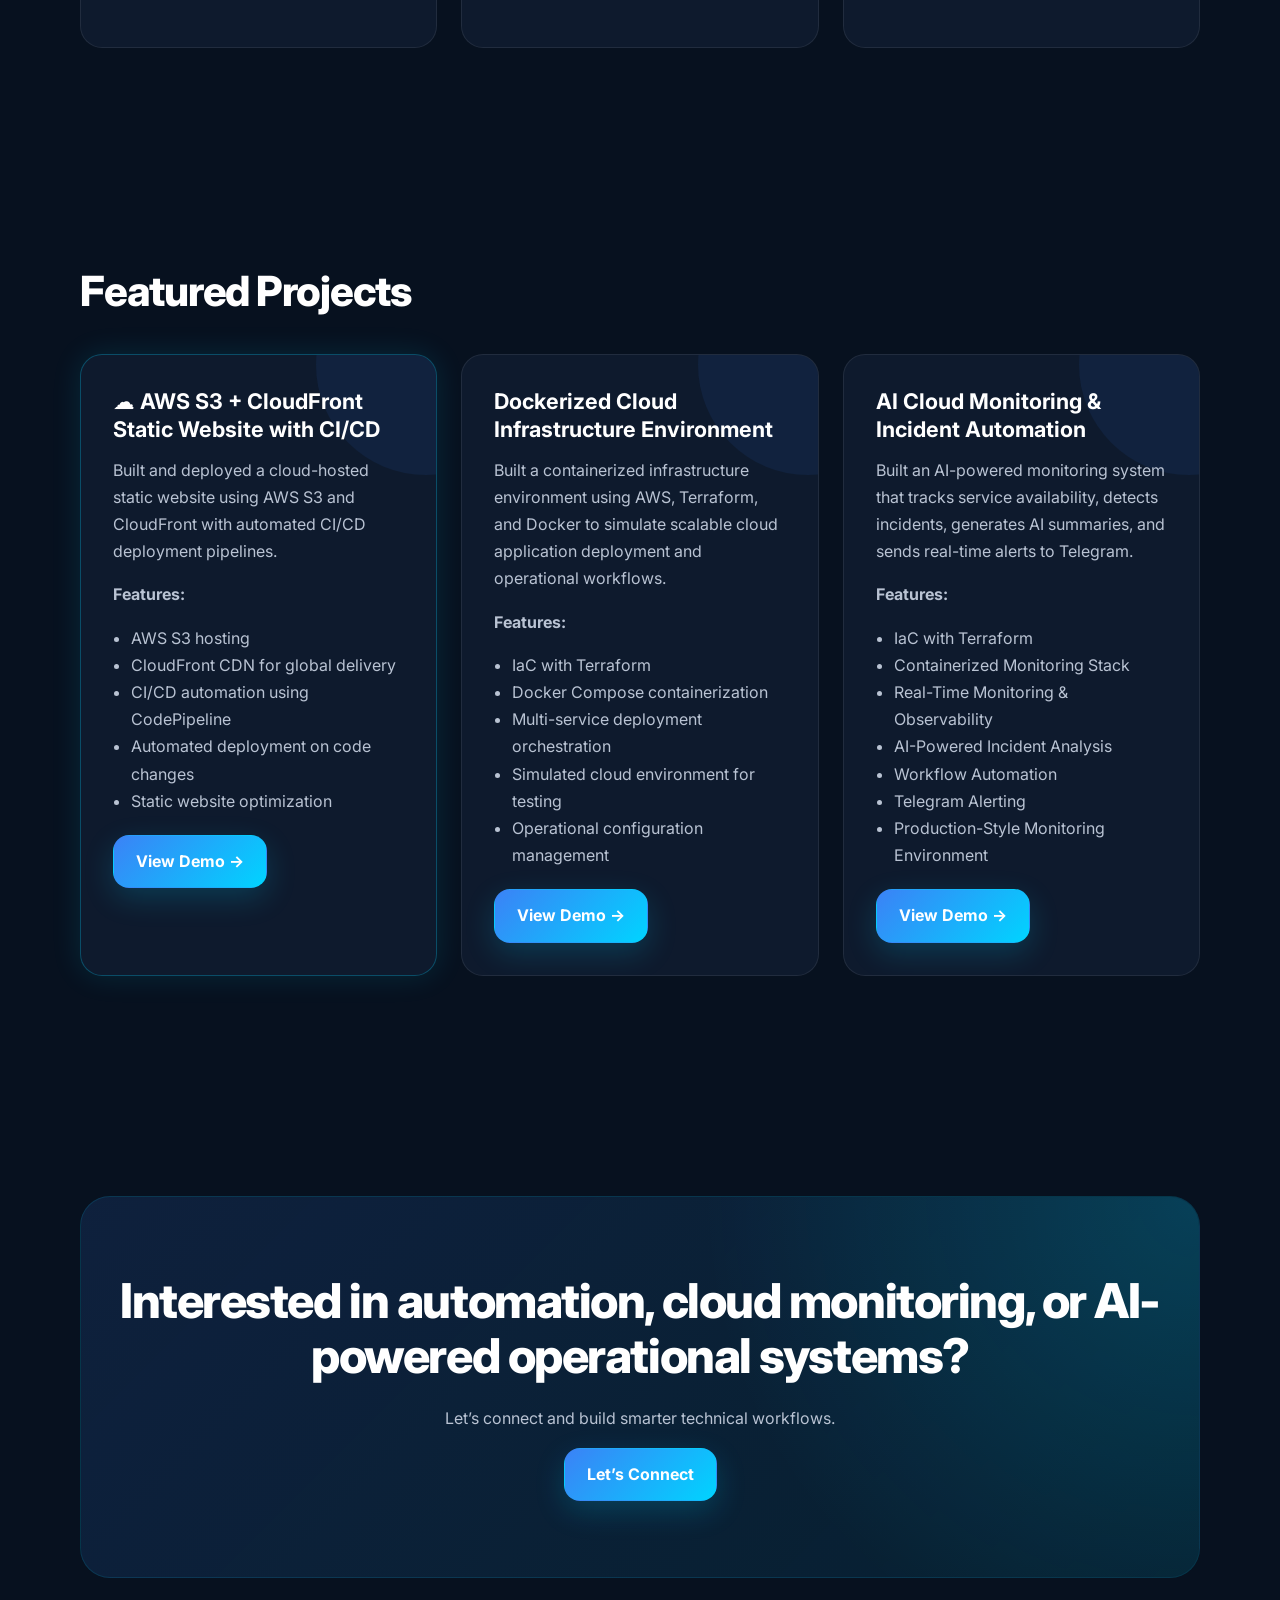
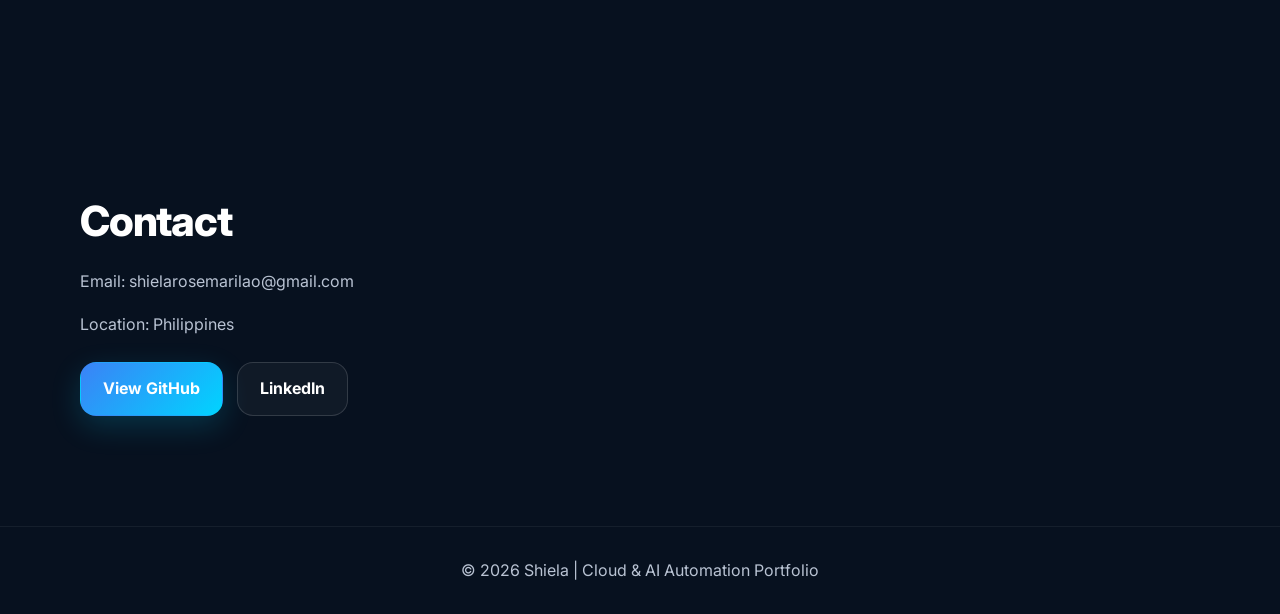
==== commit a204e368: "Revise role and summary in index.html Updated role description and professional summary for clarity." ====
--- a/files/index.html
+++ b/files/index.html
@@ -37,18 +37,18 @@
             </div>
 
             <div class="hero-text">
-                <h3 class="role">DevOps | Technical Automation Specialist | AI Operations</h3>
+                <h3 class="role">IT Support & Operations | Cloud & Infrastructure</h3>
                 <h1>Building AI-Powered Automation & Cloud Operations Systems</h1>
 
                 <p class="hero-sub">
-                    Technical Automation Specialist with a DevOps and cloud background 
-                    focused on AI-powered workflow automation, cloud monitoring, operational systems, 
-                    and technical process optimization for startups and remote businesses.
+                    IT and technical operations professional with experience in DevOps support, infrastructure troubleshooting,
+                    deployment support, system monitoring, and technical documentation. Skilled in investigating technical issues,
+                    supporting development environments, and improving operational workflows using modern IT tools.
                 </p>
 
                 <div class="cta">
                     <a href="#projects" class="btn">View Projects</a>
-                    <a href="resume.pdf" download class="btn-outline">Download Resume</a>
+                    <a href="Shiela_Rose_Marilao_Resume.pdf" download class="btn-outline">Download Resume</a>
                 </div>
             </div>
         </div>
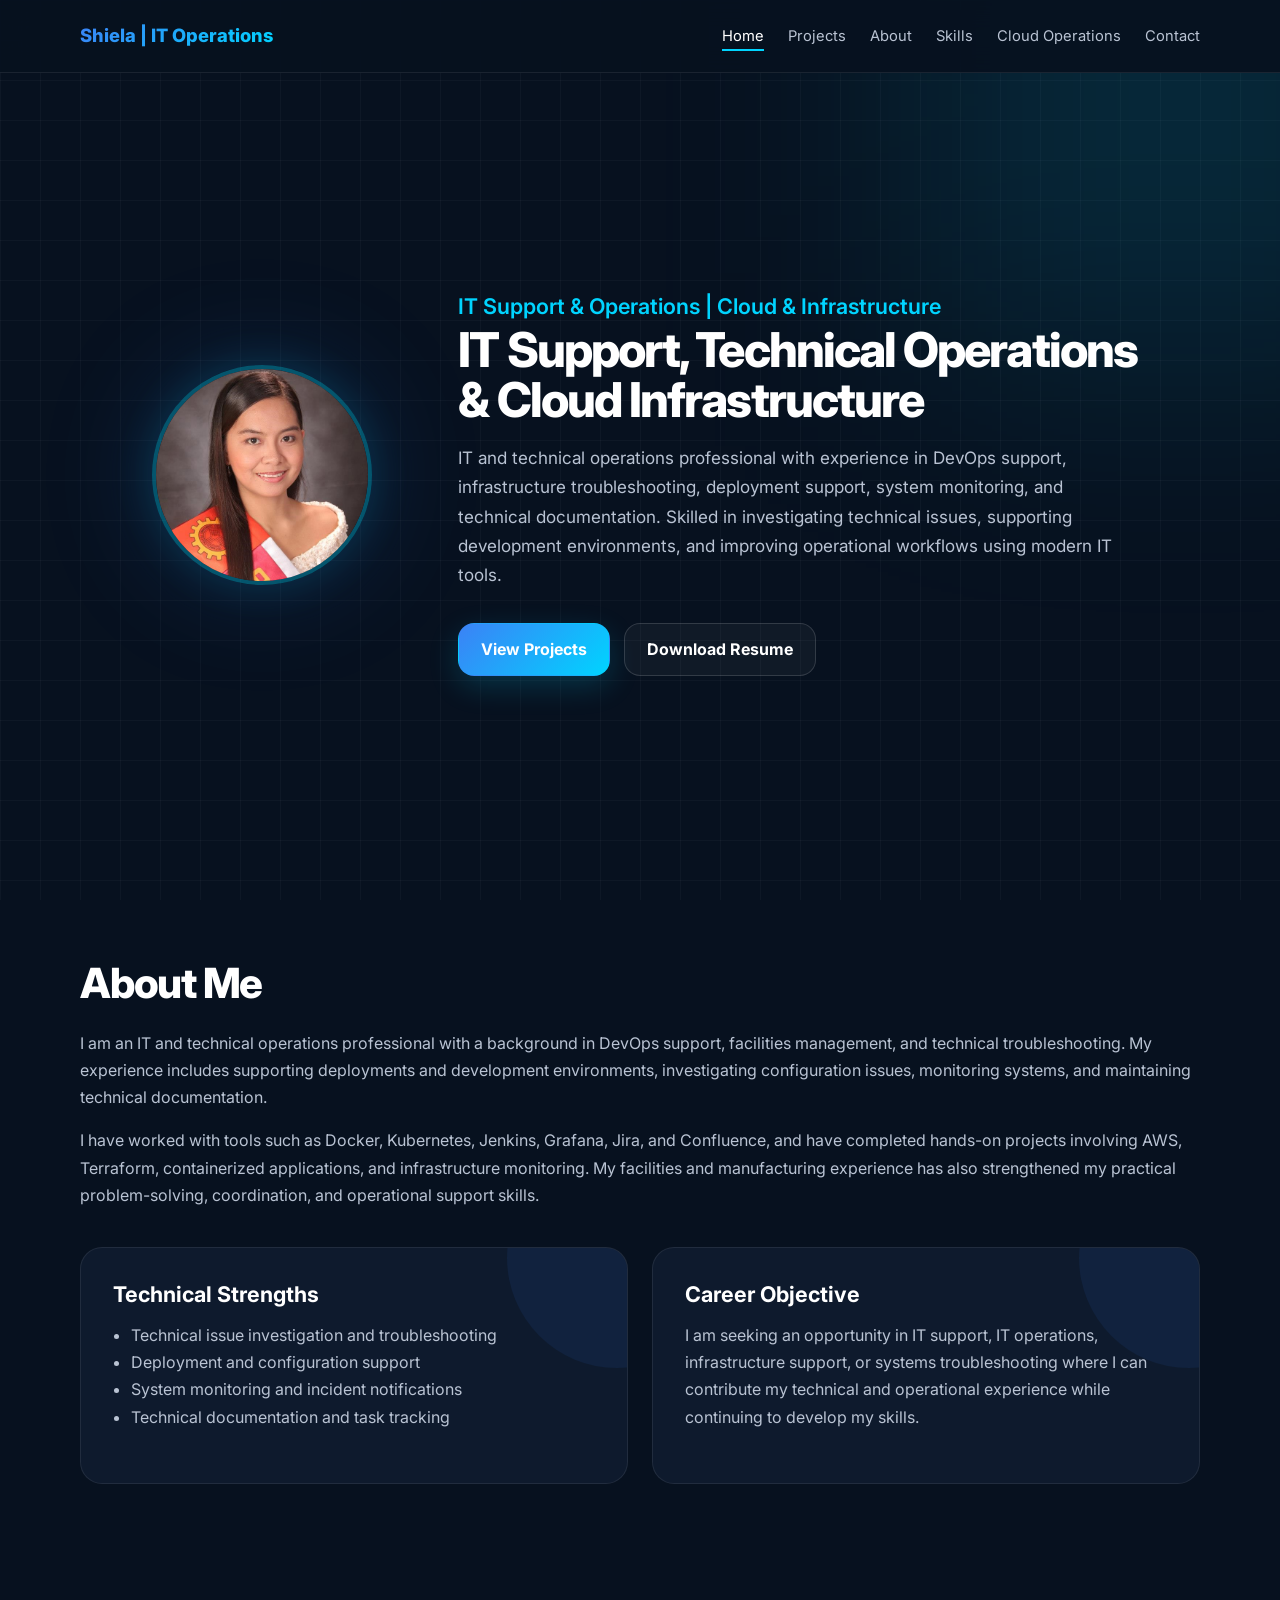
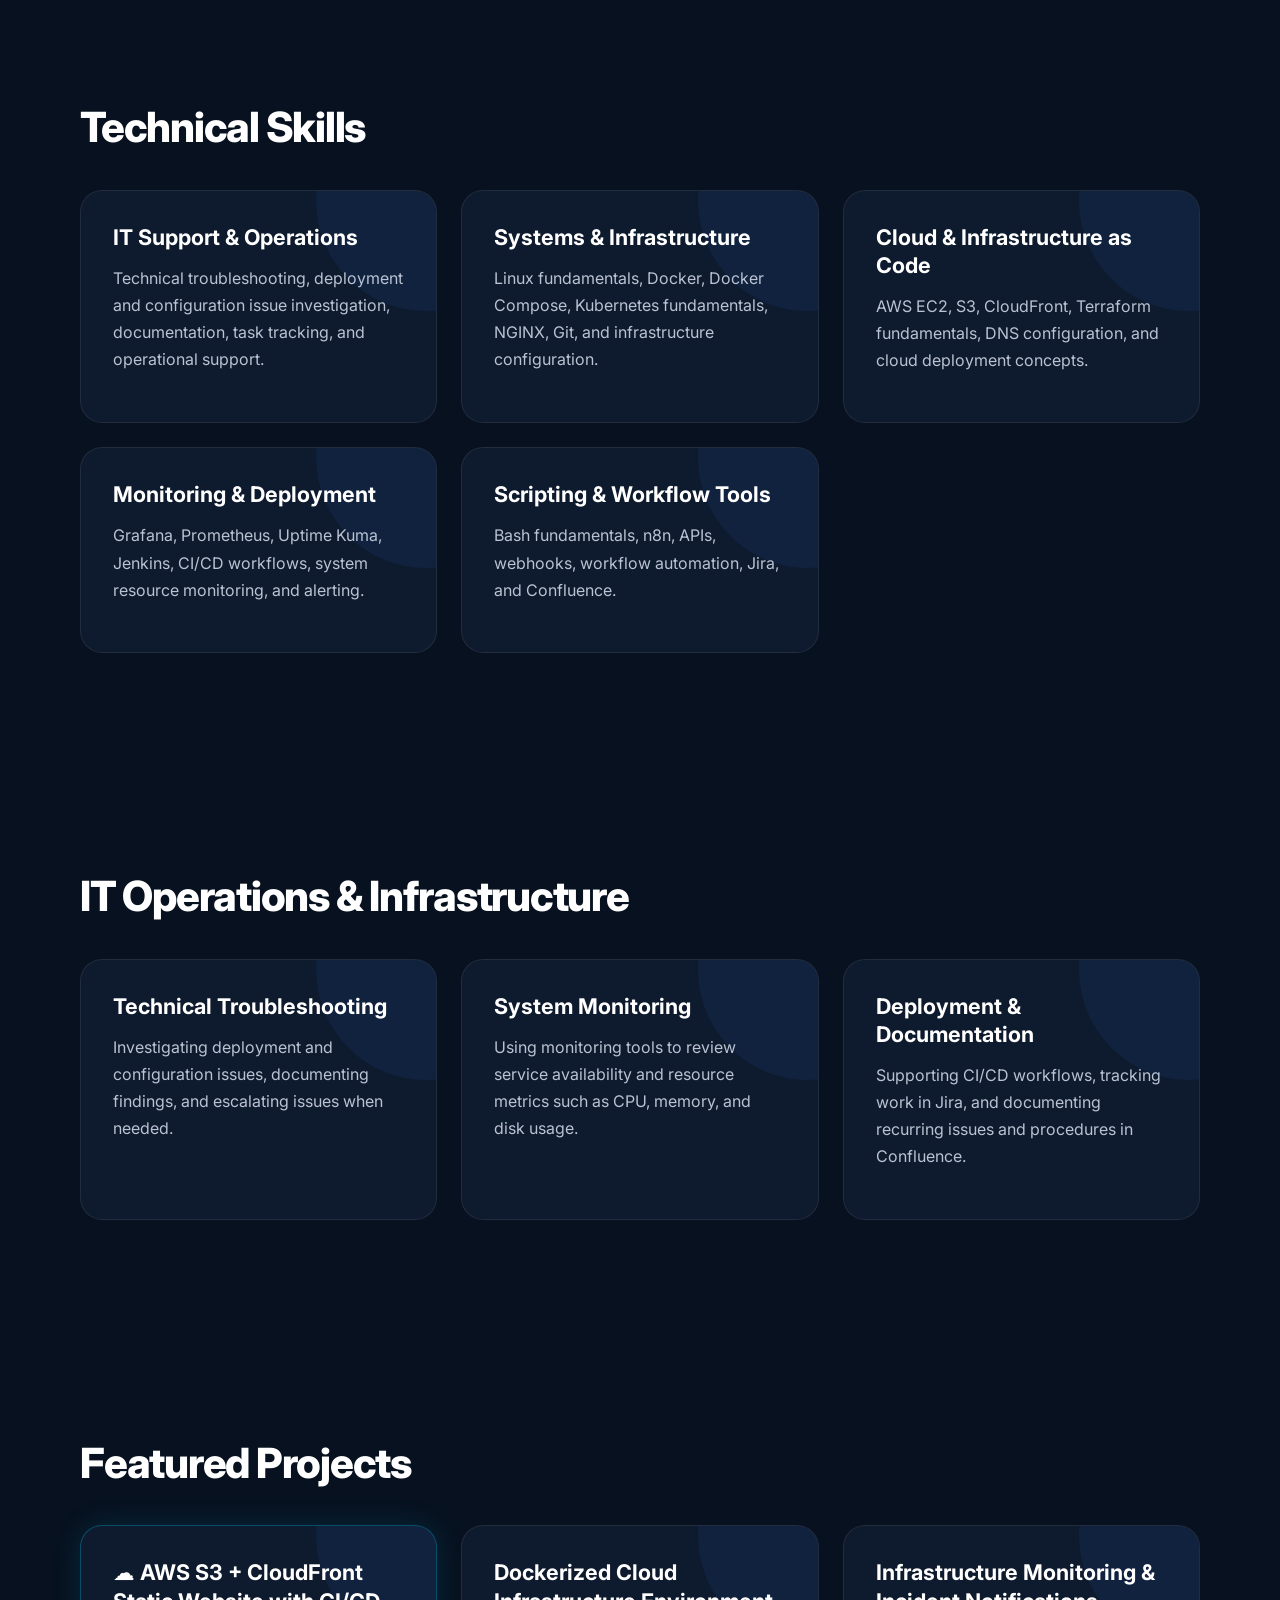
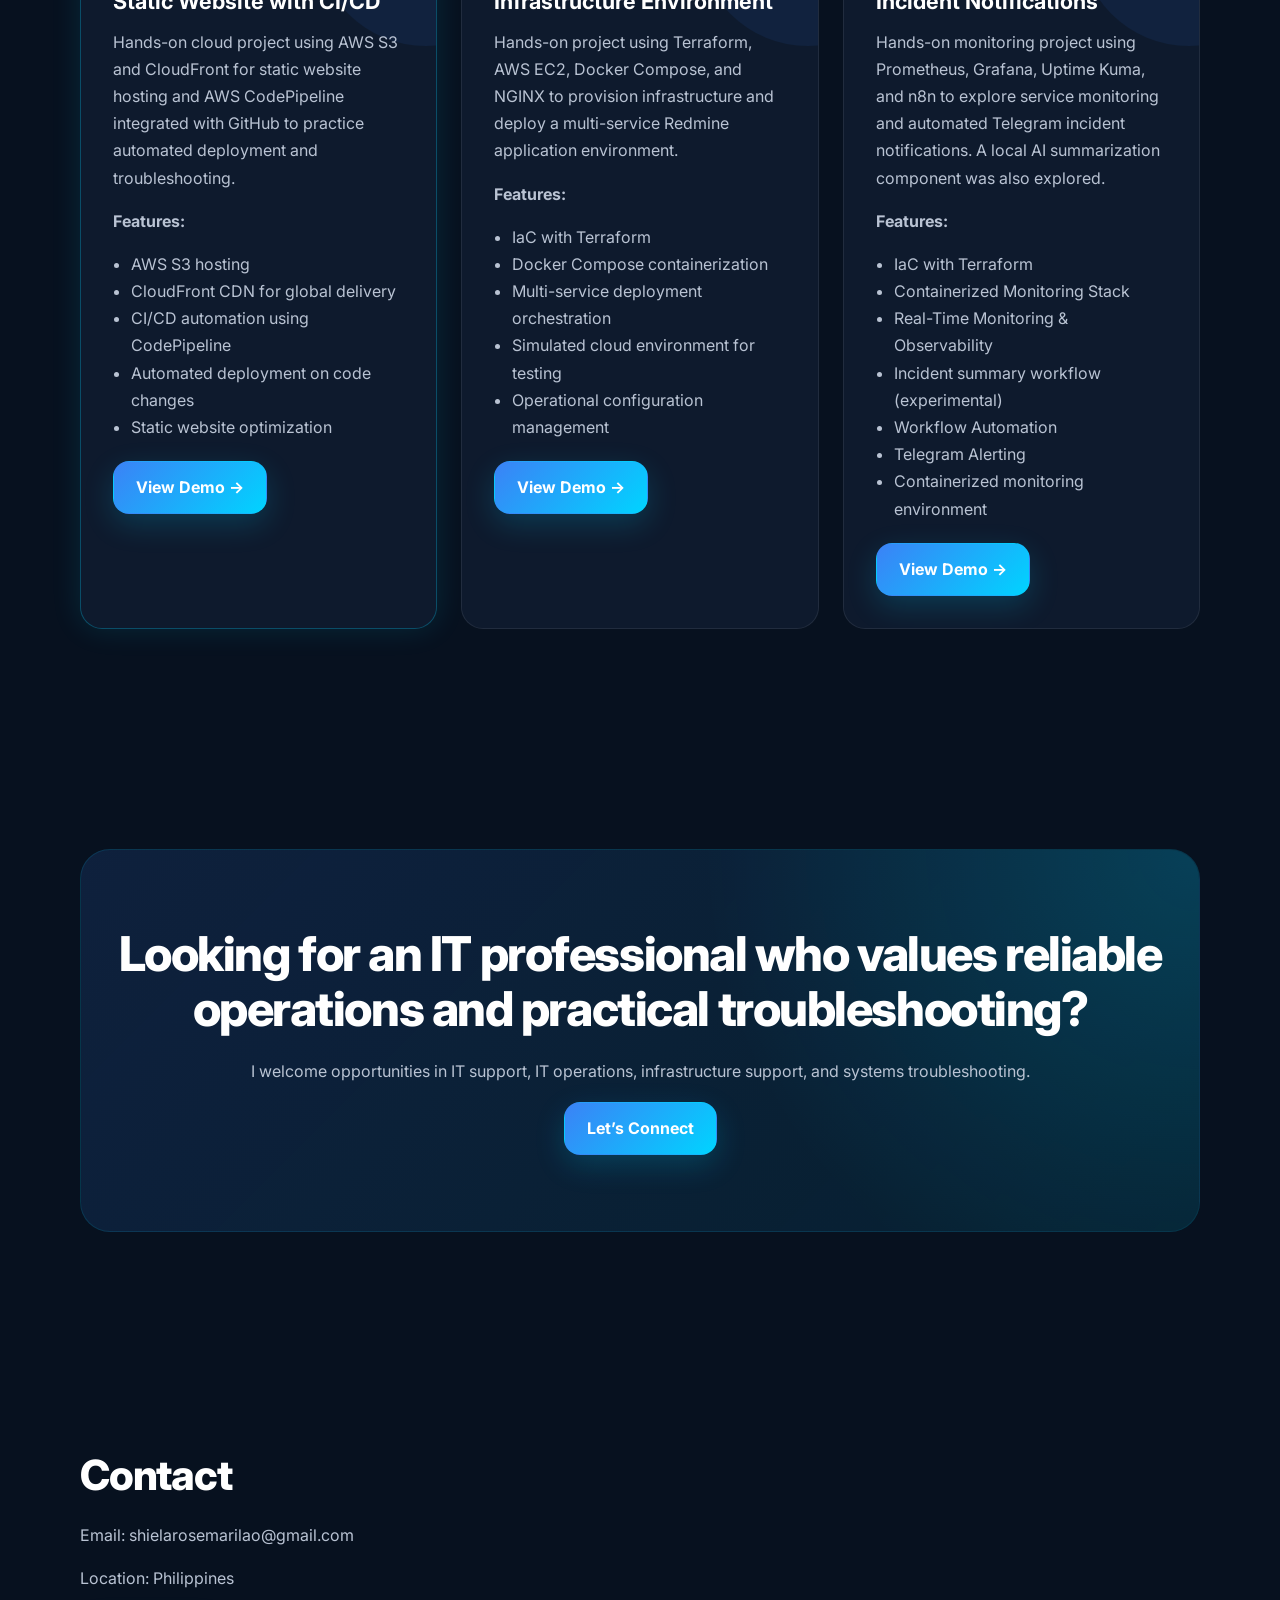
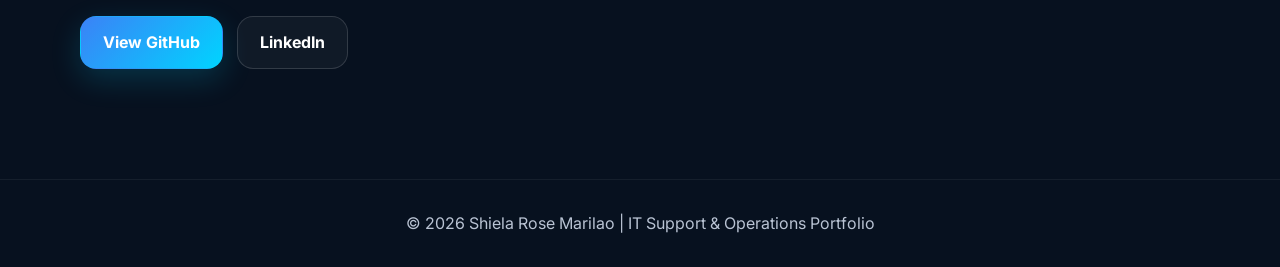
==== commit 7749bb4a: "updated files and readme" ====
--- a/files/index.html
+++ b/files/index.html
@@ -3,7 +3,8 @@
 <head>
     <meta charset="UTF-8">
     <meta name="viewport" content="width=device-width, initial-scale=1.0">
-    <title>Shiela | Cloud & AI Automation</title>
+    <title>Shiela Rose Marilao | IT Support & Operations</title>
+    <meta name="description" content="IT and technical operations professional with experience in DevOps support, troubleshooting, monitoring, documentation, and cloud infrastructure projects.">
     <link rel="preconnect" href="https://fonts.googleapis.com">
     <link rel="preconnect" href="https://fonts.gstatic.com" crossorigin>
     <link href="https://fonts.googleapis.com/css2?family=Inter:wght@300;400;500;600;700;800&display=swap" rel="stylesheet">
@@ -13,14 +14,14 @@
 <body>
     <nav class="navbar">
         <div class="nav-container">
-            <a class="logo" href="#home">Shiela | DevOps & AI Automation</a>
+            <a class="logo" href="#home">Shiela | IT Operations</a>
 
             <ul class="nav-links">
                 <li><a href="#home">Home</a></li>
                 <li><a href="#projects">Projects</a></li>
                 <li><a href="#about">About</a></li>
                 <li><a href="#skills">Skills</a></li>
-                <li><a href="#automation">AI Automation</a></li>
+
                 <li><a href="#cloud">Cloud Operations</a></li>
                 <li><a href="#contact">Contact</a></li>
             </ul>
@@ -38,7 +39,7 @@
 
             <div class="hero-text">
                 <h3 class="role">IT Support & Operations | Cloud & Infrastructure</h3>
-                <h1>Building AI-Powered Automation & Cloud Operations Systems</h1>
+                <h1>IT Support, Technical Operations & Cloud Infrastructure</h1>
 
                 <p class="hero-sub">
                     IT and technical operations professional with experience in DevOps support, infrastructure troubleshooting,
@@ -61,33 +62,36 @@
         <h2>About Me</h2>
 
         <p>
-            I have a background in DevOps, cloud infrastructure, Linux administration,
-            and CI/CD automation. Over time, I became increasingly interested in building
-            systems that automate operational workflows using AI, monitoring tools,
-            APIs, and cloud platforms.
+            I am an IT and technical operations professional with a background in DevOps support,
+            facilities management, and technical troubleshooting. My experience includes supporting
+            deployments and development environments, investigating configuration issues, monitoring
+            systems, and maintaining technical documentation.
         </p>
 
         <p>
-            I am currently taking up cybersecurity to deepen my understanding of securing cloud environments. I enjoy scripting, automating processes, working on infrastructure, and creating systems that reduce repetitive manual work.
+            I have worked with tools such as Docker, Kubernetes, Jenkins, Grafana, Jira, and Confluence,
+            and have completed hands-on projects involving AWS, Terraform, containerized applications,
+            and infrastructure monitoring. My facilities and manufacturing experience has also strengthened
+            my practical problem-solving, coordination, and operational support skills.
         </p>
 
         <div class="cards">
             <div class="card">
-                <h3>What I Help With</h3>
-                <ul>
-                    <li>Automating repetitive operational tasks</li>
-                    <li>Improving system visibility and monitoring</li>
-                    <li>Enhancing security and compliance through automation</li>
-                    <li>Reducing manual work and increasing reliability</li>
-                </ul>
-            </div>
-
-            <div class="card">
-                <h3>Career Direction</h3>
-                <p>
-                    My goal is to grow as a reliable cloud, DevOps, 
-                    and AI automation professional who can support remote teams 
-                    and startups with smarter technical workflows.
+                <h3>Technical Strengths</h3>
+                <ul>
+                    <li>Technical issue investigation and troubleshooting</li>
+                    <li>Deployment and configuration support</li>
+                    <li>System monitoring and incident notifications</li>
+                    <li>Technical documentation and task tracking</li>
+                </ul>
+            </div>
+
+            <div class="card">
+                <h3>Career Objective</h3>
+                <p>
+                    I am seeking an opportunity in IT support, IT operations, infrastructure support,
+                    or systems troubleshooting where I can contribute my technical and operational
+                    experience while continuing to develop my skills.
                 </p>
             </div>
         </div>
@@ -95,85 +99,56 @@
 
     <!-- SKILLS -->
     <section id="skills" class="section hidden">
-        <h2>Skills</h2>
-
-        <div class="cards">
-            <div class="card">
-                <h3>Cloud & Infrastructure</h3>
-                <p>AWS EC2, AWS S3, CloudFront, Linux Admin, Docker, NGINX, GitHub, CI/CD Pipelines, Infrastructure Monitoring</p>
-            </div>
-
-            <div class="card">
-                <h3>Monitoring & Operations</h3>
-                <p>Grafana, Prometheus, system monitoring, infrastructure health checks, alerting, and operational support.</p>
-            </div>
-
-            <div class="card">
-                <h3>Automation & Integrations</h3>
-                <p>n8n, APIs, webhooks, workflow automation, Slack integrations, automation pipelines, and event-driven automation.</p>
-            </div>
-
-            <div class="card">
-                <h3>Python</h3>
-                <p>Used for scripting, automation, and simple technical tooling.</p>
-            </div>
-
-            <div class="card">
-                <h3>AI Integrations</h3>
-                <p>OpenAI API, ChatGPT, prompt engineering, and AI task automation.</p>
-            </div>
-
-            <div class="card">
-                <h3>Security Foundations</h3>
-                <p>IAM basics, least privilege, secure configuration awareness, cybersecurity fundamentals, and ethical hacking foundations.</p>
-            </div>
-        </div>
-    </section>
-
-    
-
-    
-
-    <!-- AI AUTOMATION -->
-    <section id="automation" class="section hidden">
-        <h2>AI Automation</h2>
-
-        <div class="cards">
-            <div class="card">
-                <h3>AI Workflow Automation</h3>
-                <p>Building automation systems using APIs, AI tools, webhooks, and event-driven workflows.</p>
-            </div>
-
-            <div class="card">
-                <h3>Operational AI Assistance</h3>
-                <p>AI-enhanced monitoring, alert summarization, technical workflow optimization, and report generation.</p>
-            </div>
-
-            <div class="card">
-                <h3>Automation Integrations</h3>
-                <p>Connecting cloud services, Slack workflows, automation pipelines, and AI-powered processes.</p>
-            </div>
-        </div>
-    </section>
-
-    <!-- CLOUD OPERATIONS -->
+        <h2>Technical Skills</h2>
+
+        <div class="cards">
+            <div class="card">
+                <h3>IT Support & Operations</h3>
+                <p>Technical troubleshooting, deployment and configuration issue investigation, documentation, task tracking, and operational support.</p>
+            </div>
+
+            <div class="card">
+                <h3>Systems & Infrastructure</h3>
+                <p>Linux fundamentals, Docker, Docker Compose, Kubernetes fundamentals, NGINX, Git, and infrastructure configuration.</p>
+            </div>
+
+            <div class="card">
+                <h3>Cloud & Infrastructure as Code</h3>
+                <p>AWS EC2, S3, CloudFront, Terraform fundamentals, DNS configuration, and cloud deployment concepts.</p>
+            </div>
+
+            <div class="card">
+                <h3>Monitoring & Deployment</h3>
+                <p>Grafana, Prometheus, Uptime Kuma, Jenkins, CI/CD workflows, system resource monitoring, and alerting.</p>
+            </div>
+
+            <div class="card">
+                <h3>Scripting & Workflow Tools</h3>
+                <p>Bash fundamentals, n8n, APIs, webhooks, workflow automation, Jira, and Confluence.</p>
+            </div>
+        </div>
+    </section>
+
+
+
+    <!-- IT OPERATIONS -->
     <section id="cloud" class="section hidden">
-        <h2>Cloud Operations</h2>
-
-        <div class="cards">
-            <div class="card">
-                <h3>Infrastructure Monitoring</h3>
-                <p>Monitoring cloud systems, server health, uptime, usage, and operational visibility.</p>
-            </div>
-
-            <div class="card">
-                <h3>CI/CD Operations</h3>
-                <p>Supporting automated deployments, infrastructure workflows, and cloud delivery pipelines.</p>
-            </div>
-
-            <div class="card">
-                <h3>Linux Administration</h3>
-                <p>Managing Linux environments, automation scripts, troubleshooting, and operational maintenance.</p>
+        <h2>IT Operations & Infrastructure</h2>
+
+        <div class="cards">
+            <div class="card">
+                <h3>Technical Troubleshooting</h3>
+                <p>Investigating deployment and configuration issues, documenting findings, and escalating issues when needed.</p>
+            </div>
+
+            <div class="card">
+                <h3>System Monitoring</h3>
+                <p>Using monitoring tools to review service availability and resource metrics such as CPU, memory, and disk usage.</p>
+            </div>
+
+            <div class="card">
+                <h3>Deployment & Documentation</h3>
+                <p>Supporting CI/CD workflows, tracking work in Jira, and documenting recurring issues and procedures in Confluence.</p>
             </div>
         </div>
     </section>
@@ -186,7 +161,7 @@
             <div class="card featured">
                 <h3>☁️ AWS S3 + CloudFront Static Website with CI/CD</h3>
                 <p>
-                    Built and deployed a cloud-hosted static website using AWS S3 and CloudFront with automated CI/CD deployment pipelines.
+                    Hands-on cloud project using AWS S3 and CloudFront for static website hosting and AWS CodePipeline integrated with GitHub to practice automated deployment and troubleshooting.
                 </p>
 
                 <p><strong>Features:</strong></p>
@@ -204,7 +179,7 @@
             <div class="card">
                 <h3>Dockerized Cloud Infrastructure Environment</h3>
                 <p>
-                    Built a containerized infrastructure environment using AWS, Terraform, and Docker to simulate scalable cloud application deployment and operational workflows.
+                    Hands-on project using Terraform, AWS EC2, Docker Compose, and NGINX to provision infrastructure and deploy a multi-service Redmine application environment.
                 </p>
 
                 <p><strong>Features:</strong></p>
@@ -220,10 +195,9 @@
             </div>
 
             <div class="card">
-                <h3>AI Cloud Monitoring & Incident Automation</h3>
-                <p>
-                    Built an AI-powered monitoring system that tracks service availability, 
-                    detects incidents, generates AI summaries, and sends real-time alerts to Telegram.
+                <h3>Infrastructure Monitoring & Incident Notifications</h3>
+                <p>
+                    Hands-on monitoring project using Prometheus, Grafana, Uptime Kuma, and n8n to explore service monitoring and automated Telegram incident notifications. A local AI summarization component was also explored.
                 </p>
 
                 <p><strong>Features:</strong></p>
@@ -231,10 +205,10 @@
                     <li>IaC with Terraform</li>
                     <li>Containerized Monitoring Stack</li>
                     <li>Real-Time Monitoring & Observability</li>
-                    <li>AI-Powered Incident Analysis</li>
+                    <li>Incident summary workflow (experimental)</li>
                     <li>Workflow Automation</li>
                     <li>Telegram Alerting</li>
-                    <li>Production-Style Monitoring Environment</li>
+                    <li>Containerized monitoring environment</li>
                 </ul>
 
                 <a href="cloud-monitoring.html" class="btn">View Demo →</a>
@@ -245,8 +219,8 @@
     <!-- CTA -->
     <section class="section hidden">
         <div class="cta-section">
-            <h2>Interested in automation, cloud monitoring, or AI-powered operational systems?</h2>
-            <p>Let’s connect and build smarter technical workflows.</p>
+            <h2>Looking for an IT professional who values reliable operations and practical troubleshooting?</h2>
+            <p>I welcome opportunities in IT support, IT operations, infrastructure support, and systems troubleshooting.</p>
             <a href="#contact" class="btn">Let’s Connect</a>
         </div>
     </section>
@@ -258,13 +232,13 @@
         <p>Location: Philippines</p>
 
         <div class="contact-actions">
-            <a href="https://github.com/faithntech/aws-practical-hands-on" class="btn">View GitHub</a>
+            <a href="https://github.com/faithntech" class="btn">View GitHub</a>
             <a href="https://linkedin.com/in/shielarosemarilao" class="btn-outline">LinkedIn</a>
         </div>
     </section>
 
     <footer>
-        <p>© 2026 Shiela | Cloud & AI Automation Portfolio</p>
+        <p>© 2026 Shiela Rose Marilao | IT Support & Operations Portfolio</p>
     </footer>
 
     <script src="script.js"></script>
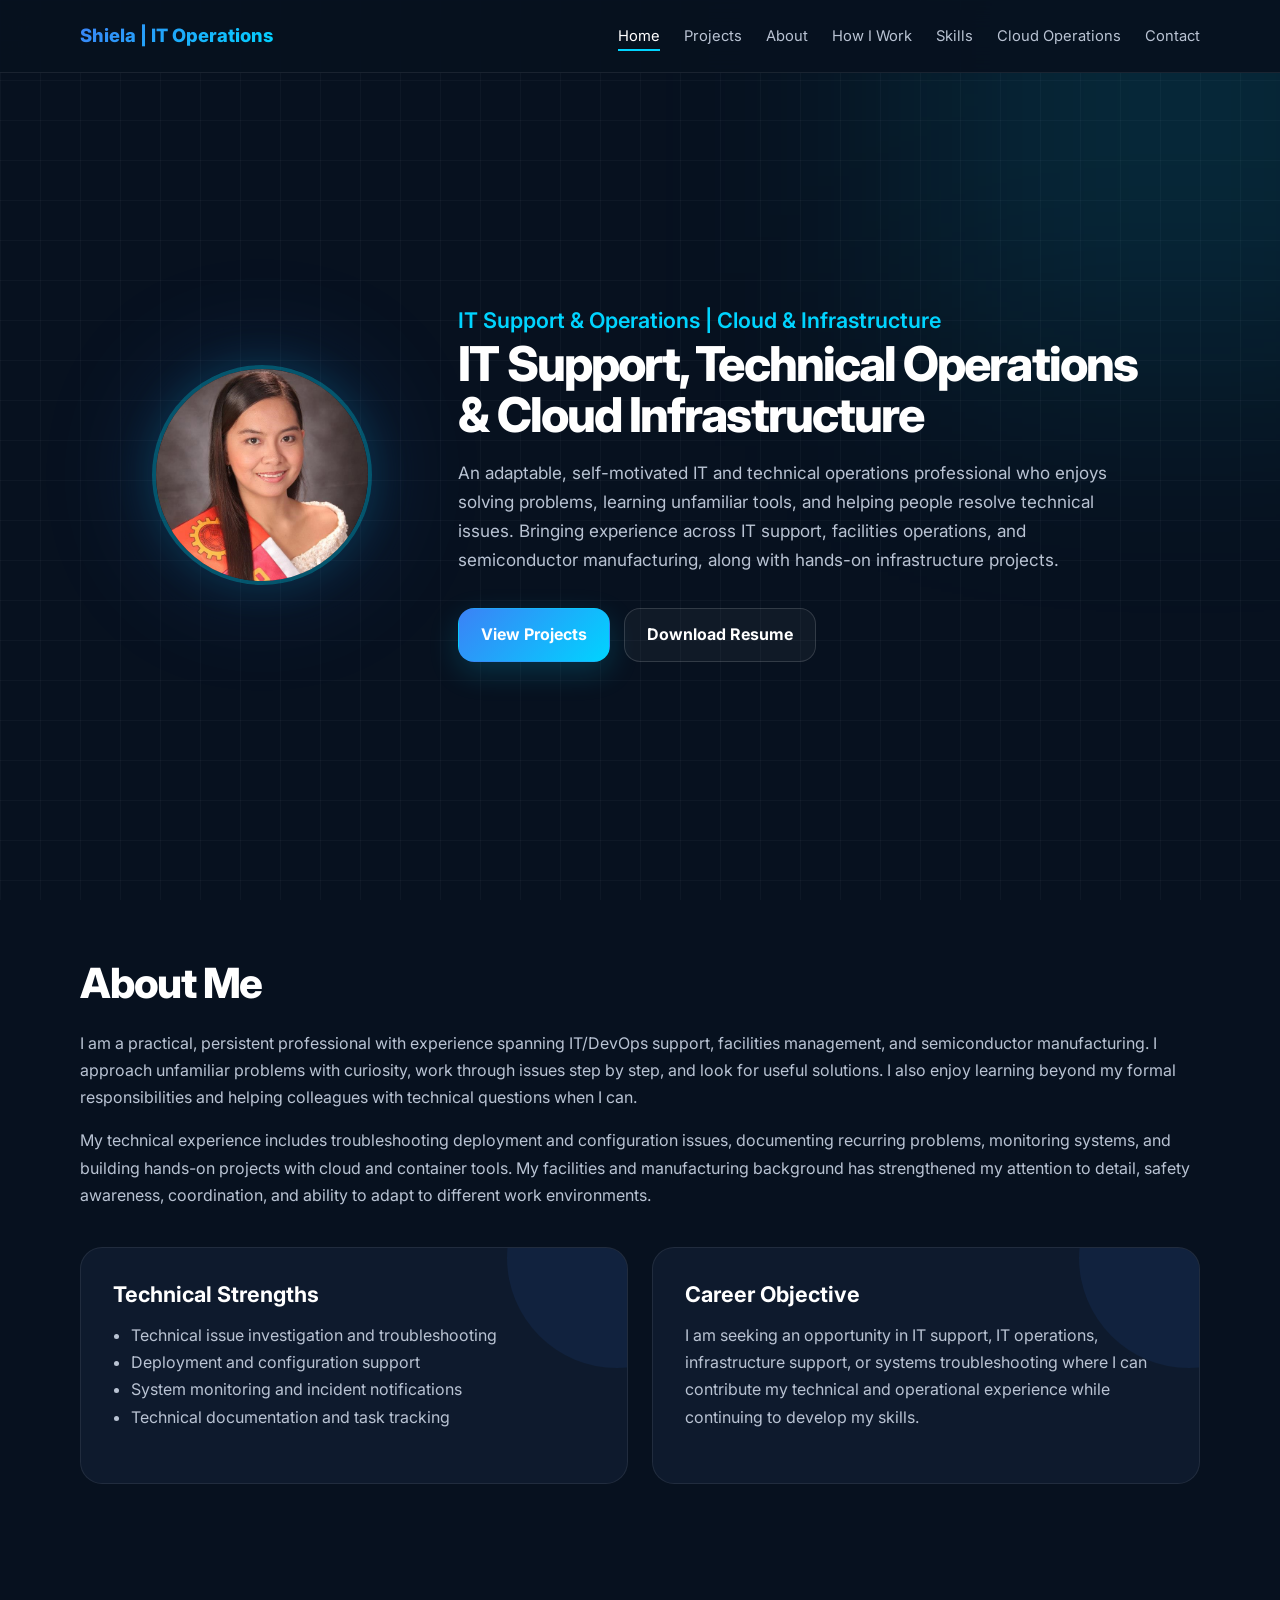
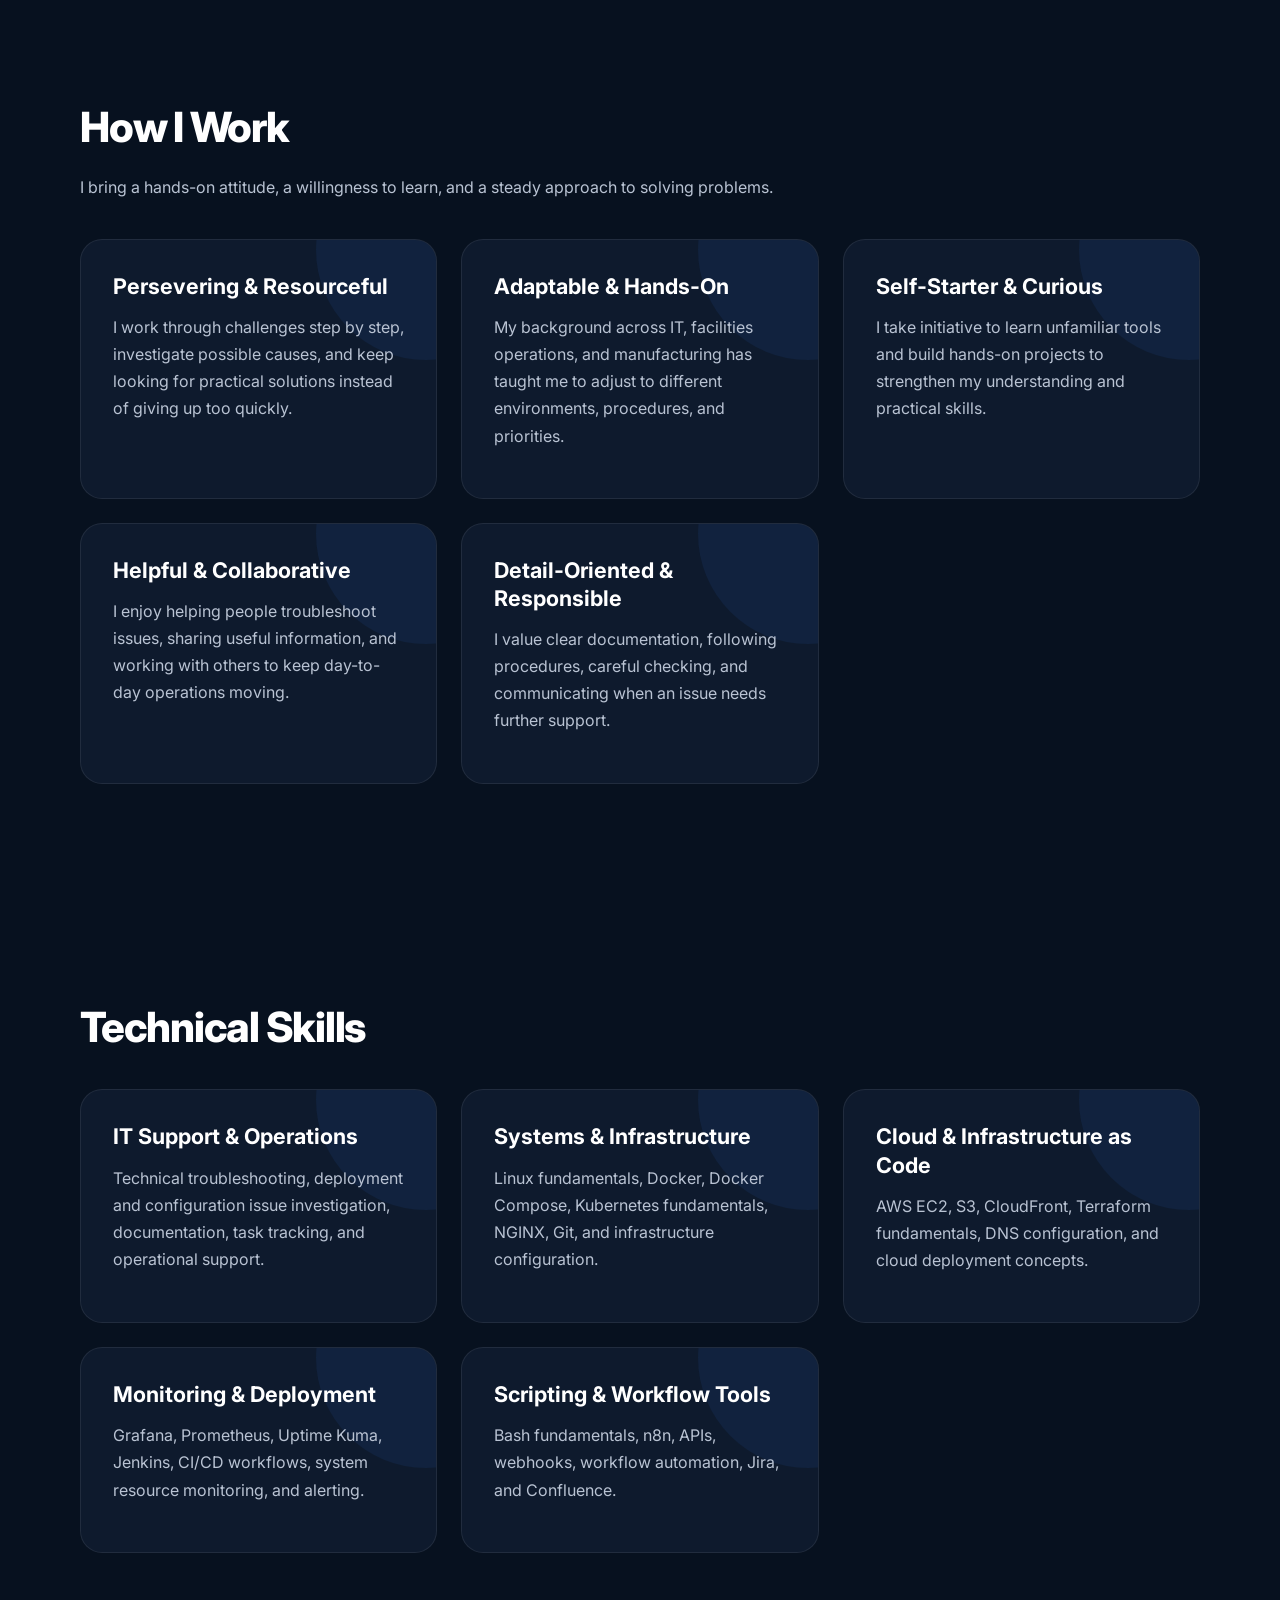
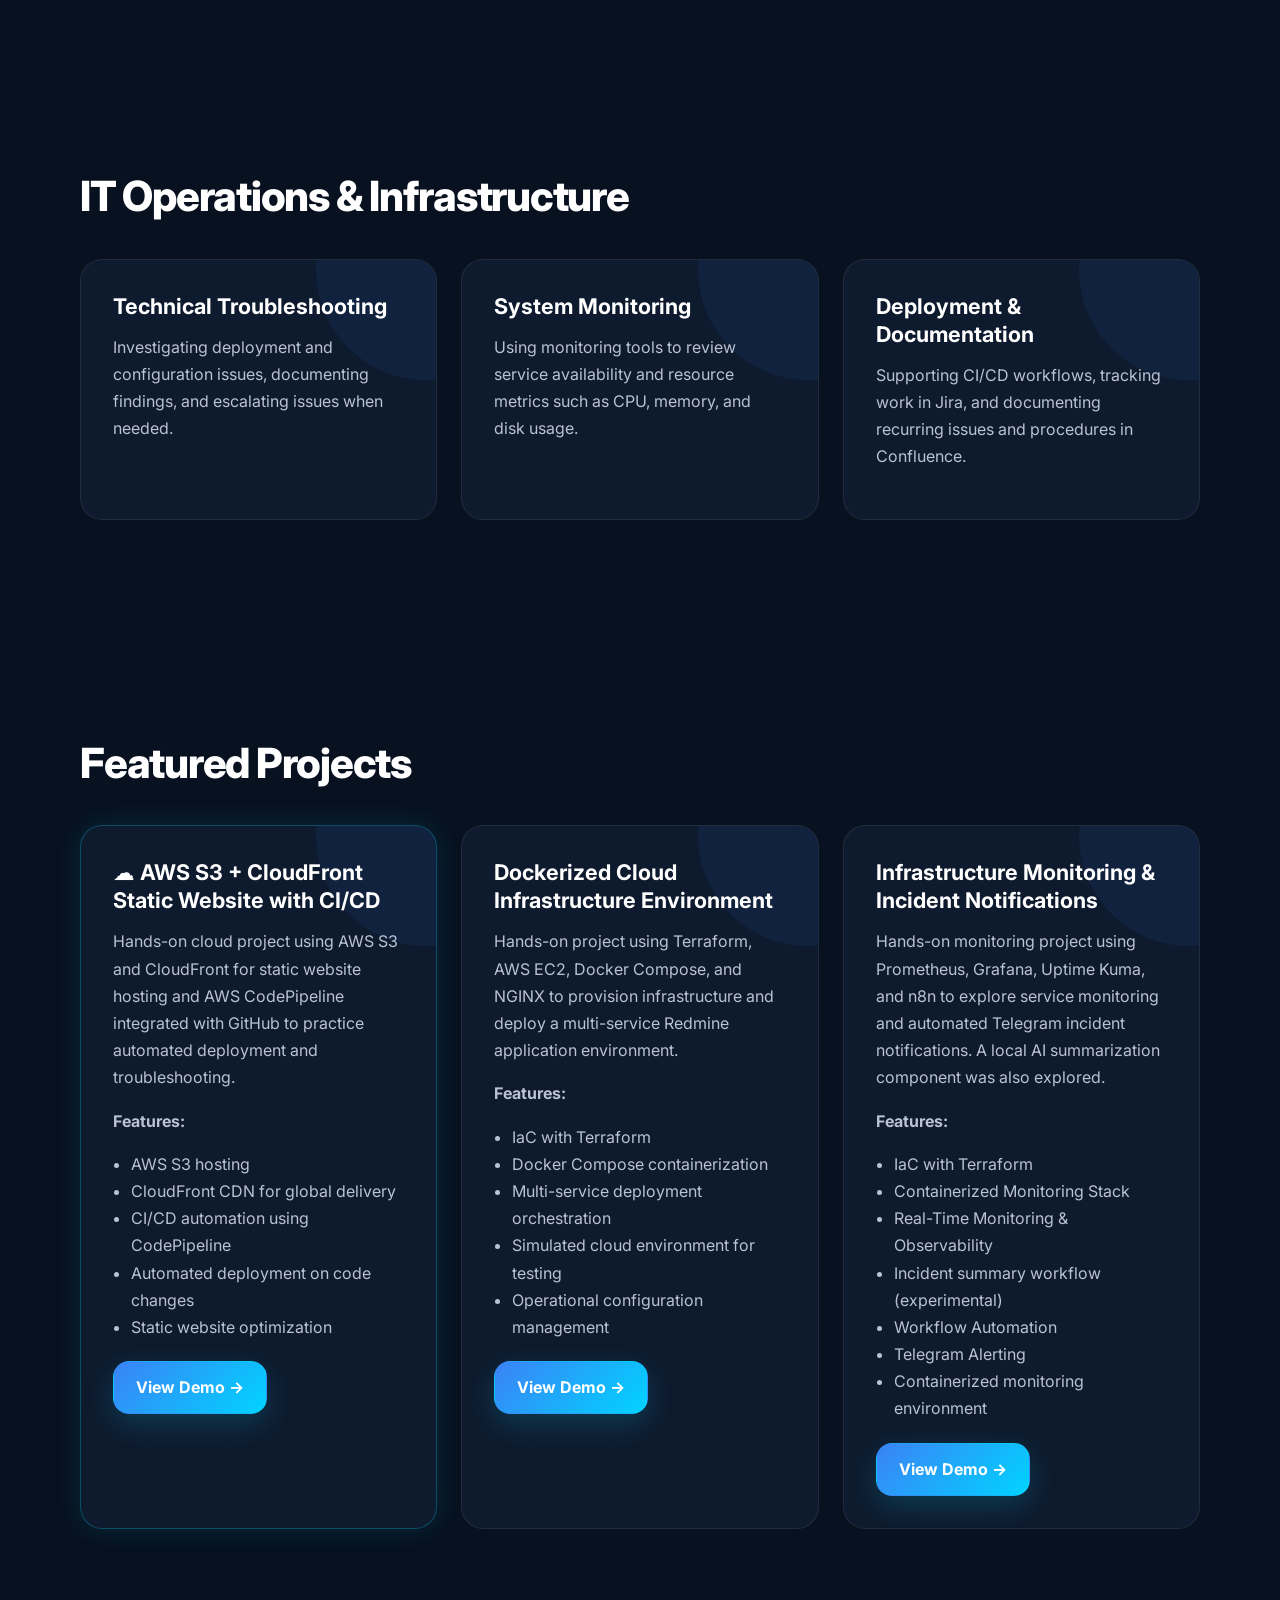
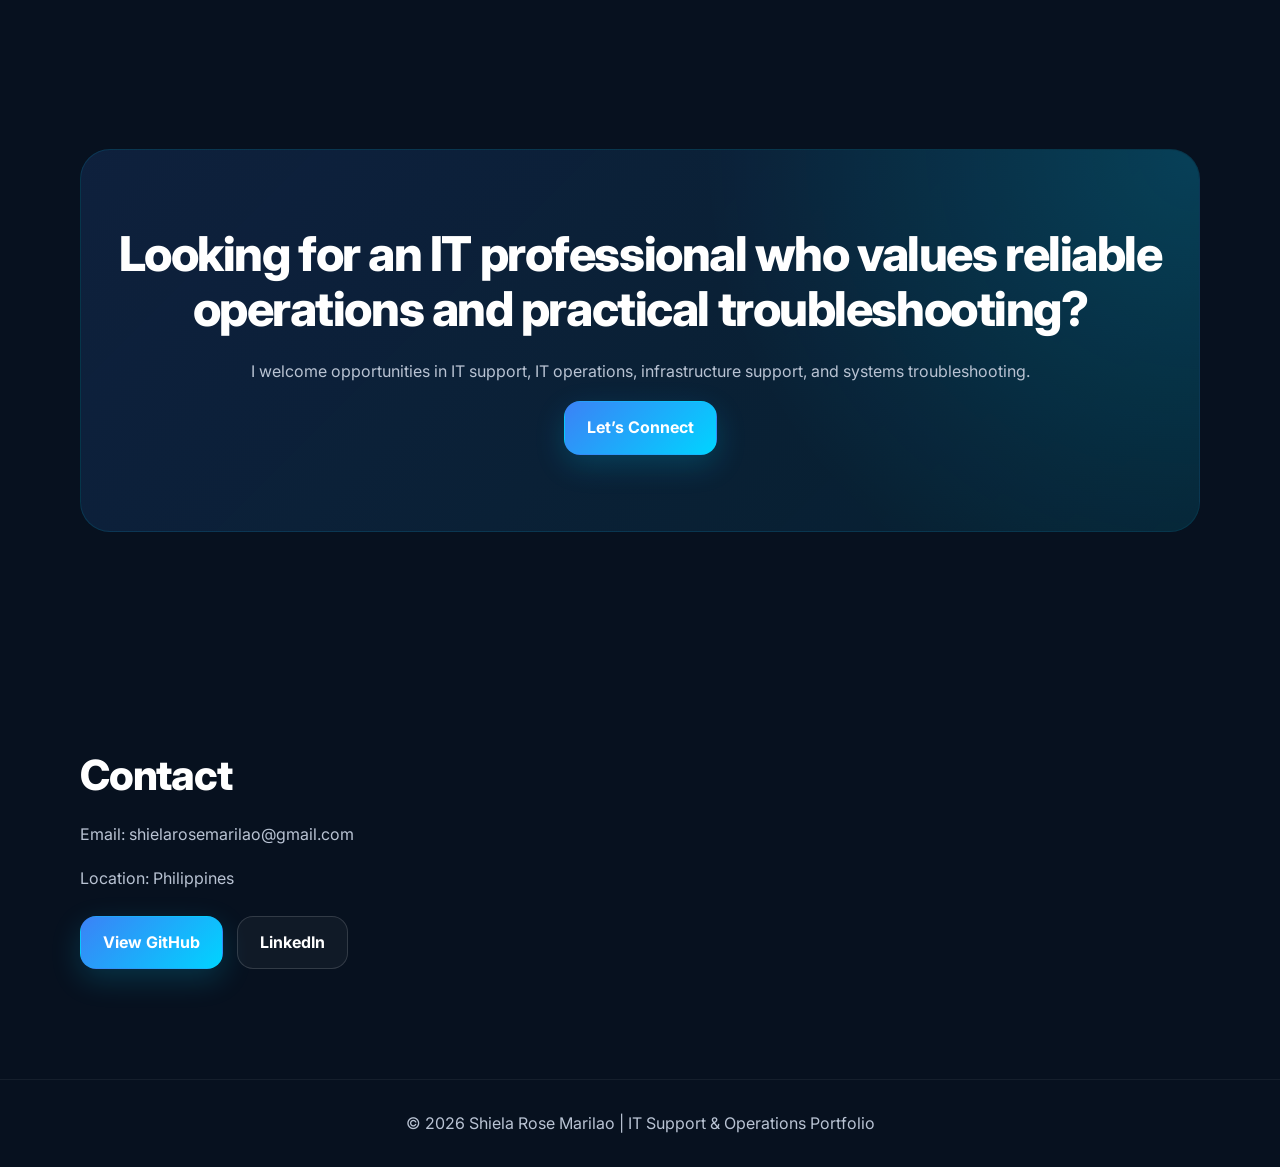
==== commit 27cb58fc: "updated files" ====
--- a/files/index.html
+++ b/files/index.html
@@ -4,7 +4,7 @@
     <meta charset="UTF-8">
     <meta name="viewport" content="width=device-width, initial-scale=1.0">
     <title>Shiela Rose Marilao | IT Support & Operations</title>
-    <meta name="description" content="IT and technical operations professional with experience in DevOps support, troubleshooting, monitoring, documentation, and cloud infrastructure projects.">
+    <meta name="description" content="Adaptable, persevering IT support and operations professional with hands-on troubleshooting, practical problem-solving, and cloud infrastructure project experience.">
     <link rel="preconnect" href="https://fonts.googleapis.com">
     <link rel="preconnect" href="https://fonts.gstatic.com" crossorigin>
     <link href="https://fonts.googleapis.com/css2?family=Inter:wght@300;400;500;600;700;800&display=swap" rel="stylesheet">
@@ -20,6 +20,7 @@
                 <li><a href="#home">Home</a></li>
                 <li><a href="#projects">Projects</a></li>
                 <li><a href="#about">About</a></li>
+                <li><a href="#strengths">How I Work</a></li>
                 <li><a href="#skills">Skills</a></li>
 
                 <li><a href="#cloud">Cloud Operations</a></li>
@@ -42,9 +43,9 @@
                 <h1>IT Support, Technical Operations & Cloud Infrastructure</h1>
 
                 <p class="hero-sub">
-                    IT and technical operations professional with experience in DevOps support, infrastructure troubleshooting,
-                    deployment support, system monitoring, and technical documentation. Skilled in investigating technical issues,
-                    supporting development environments, and improving operational workflows using modern IT tools.
+                    An adaptable, self-motivated IT and technical operations professional who enjoys solving problems,
+                    learning unfamiliar tools, and helping people resolve technical issues. Bringing experience across IT support,
+                    facilities operations, and semiconductor manufacturing, along with hands-on infrastructure projects.
                 </p>
 
                 <div class="cta">
@@ -62,17 +63,17 @@
         <h2>About Me</h2>
 
         <p>
-            I am an IT and technical operations professional with a background in DevOps support,
-            facilities management, and technical troubleshooting. My experience includes supporting
-            deployments and development environments, investigating configuration issues, monitoring
-            systems, and maintaining technical documentation.
+            I am a practical, persistent professional with experience spanning IT/DevOps support,
+            facilities management, and semiconductor manufacturing. I approach unfamiliar problems with
+            curiosity, work through issues step by step, and look for useful solutions. I also enjoy learning
+            beyond my formal responsibilities and helping colleagues with technical questions when I can.
         </p>
 
         <p>
-            I have worked with tools such as Docker, Kubernetes, Jenkins, Grafana, Jira, and Confluence,
-            and have completed hands-on projects involving AWS, Terraform, containerized applications,
-            and infrastructure monitoring. My facilities and manufacturing experience has also strengthened
-            my practical problem-solving, coordination, and operational support skills.
+            My technical experience includes troubleshooting deployment and configuration issues, documenting
+            recurring problems, monitoring systems, and building hands-on projects with cloud and container tools.
+            My facilities and manufacturing background has strengthened my attention to detail, safety awareness,
+            coordination, and ability to adapt to different work environments.
         </p>
 
         <div class="cards">
@@ -93,6 +94,35 @@
                     or systems troubleshooting where I can contribute my technical and operational
                     experience while continuing to develop my skills.
                 </p>
+            </div>
+        </div>
+    </section>
+
+    <!-- PERSONAL STRENGTHS -->
+    <section id="strengths" class="section hidden">
+        <h2>How I Work</h2>
+        <p class="section-intro">I bring a hands-on attitude, a willingness to learn, and a steady approach to solving problems.</p>
+
+        <div class="cards">
+            <div class="card">
+                <h3>Persevering & Resourceful</h3>
+                <p>I work through challenges step by step, investigate possible causes, and keep looking for practical solutions instead of giving up too quickly.</p>
+            </div>
+            <div class="card">
+                <h3>Adaptable & Hands-On</h3>
+                <p>My background across IT, facilities operations, and manufacturing has taught me to adjust to different environments, procedures, and priorities.</p>
+            </div>
+            <div class="card">
+                <h3>Self-Starter & Curious</h3>
+                <p>I take initiative to learn unfamiliar tools and build hands-on projects to strengthen my understanding and practical skills.</p>
+            </div>
+            <div class="card">
+                <h3>Helpful & Collaborative</h3>
+                <p>I enjoy helping people troubleshoot issues, sharing useful information, and working with others to keep day-to-day operations moving.</p>
+            </div>
+            <div class="card">
+                <h3>Detail-Oriented & Responsible</h3>
+                <p>I value clear documentation, following procedures, careful checking, and communicating when an issue needs further support.</p>
             </div>
         </div>
     </section>
